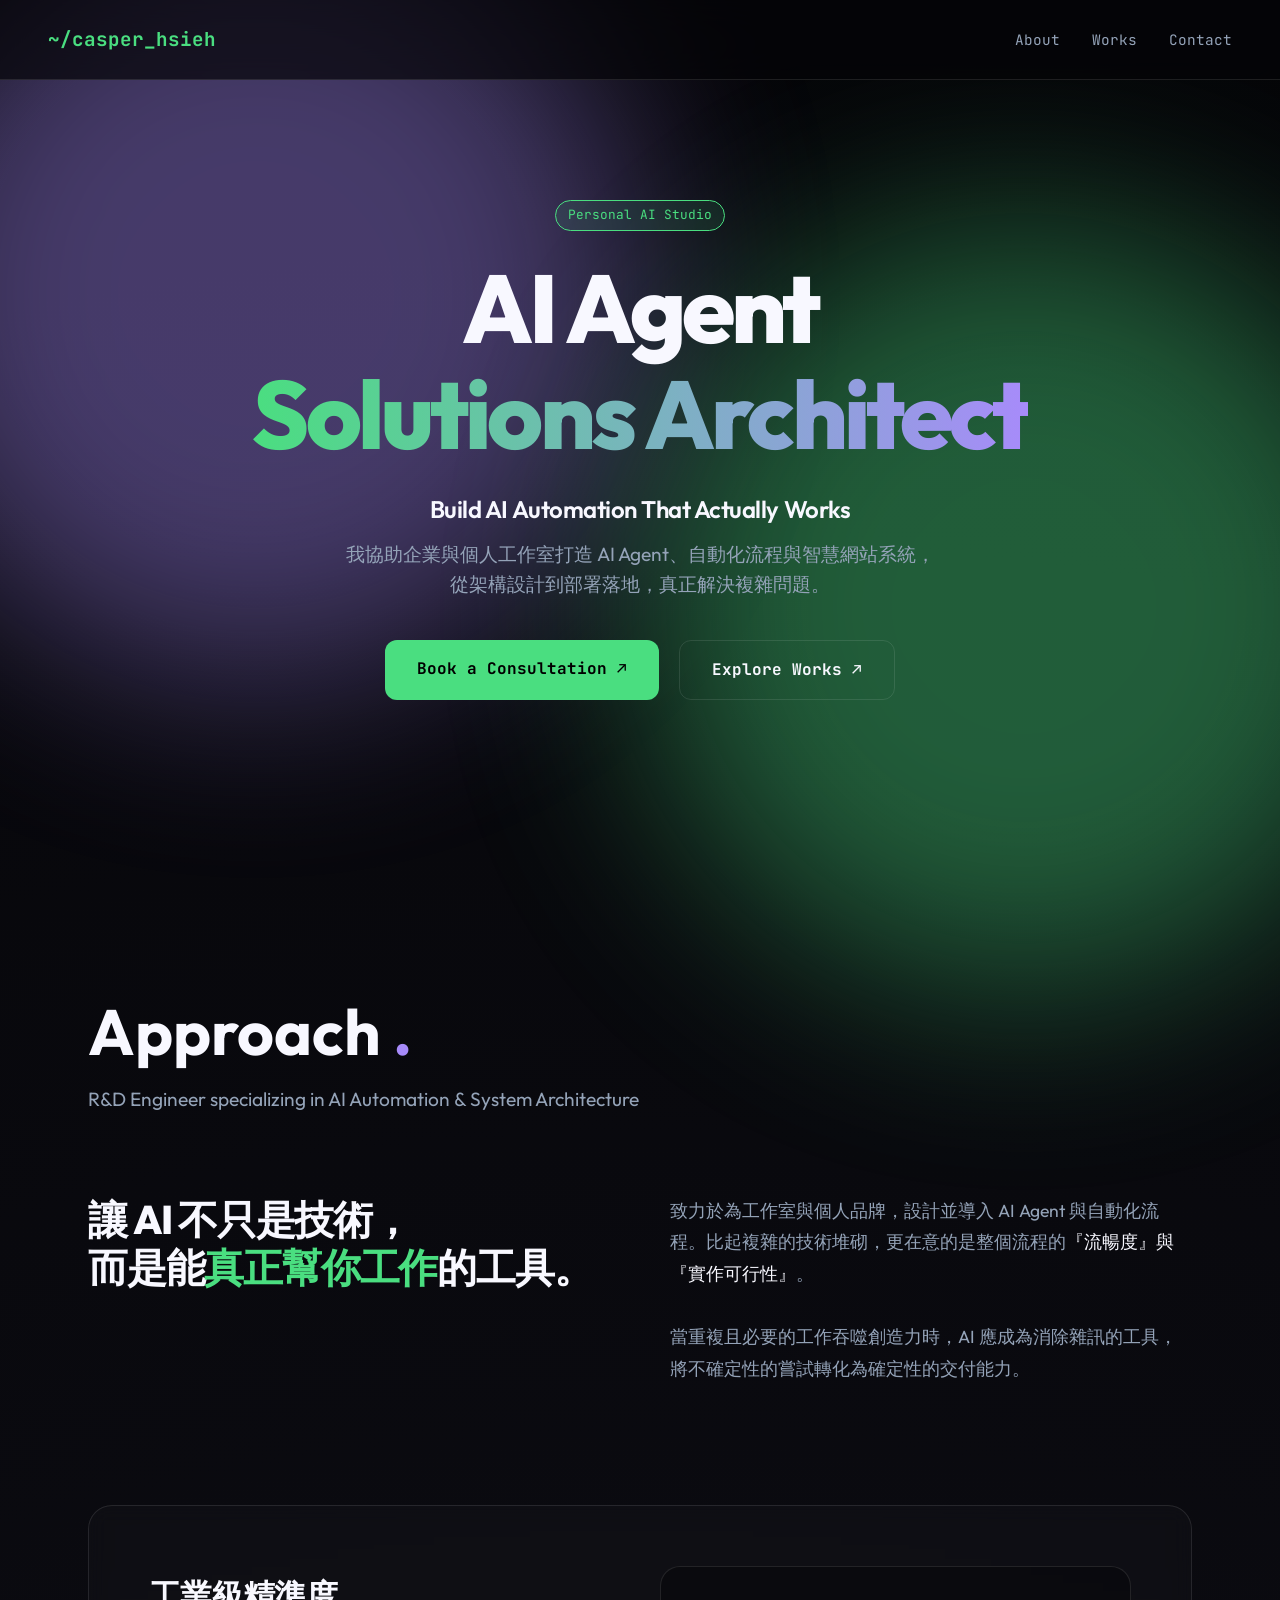
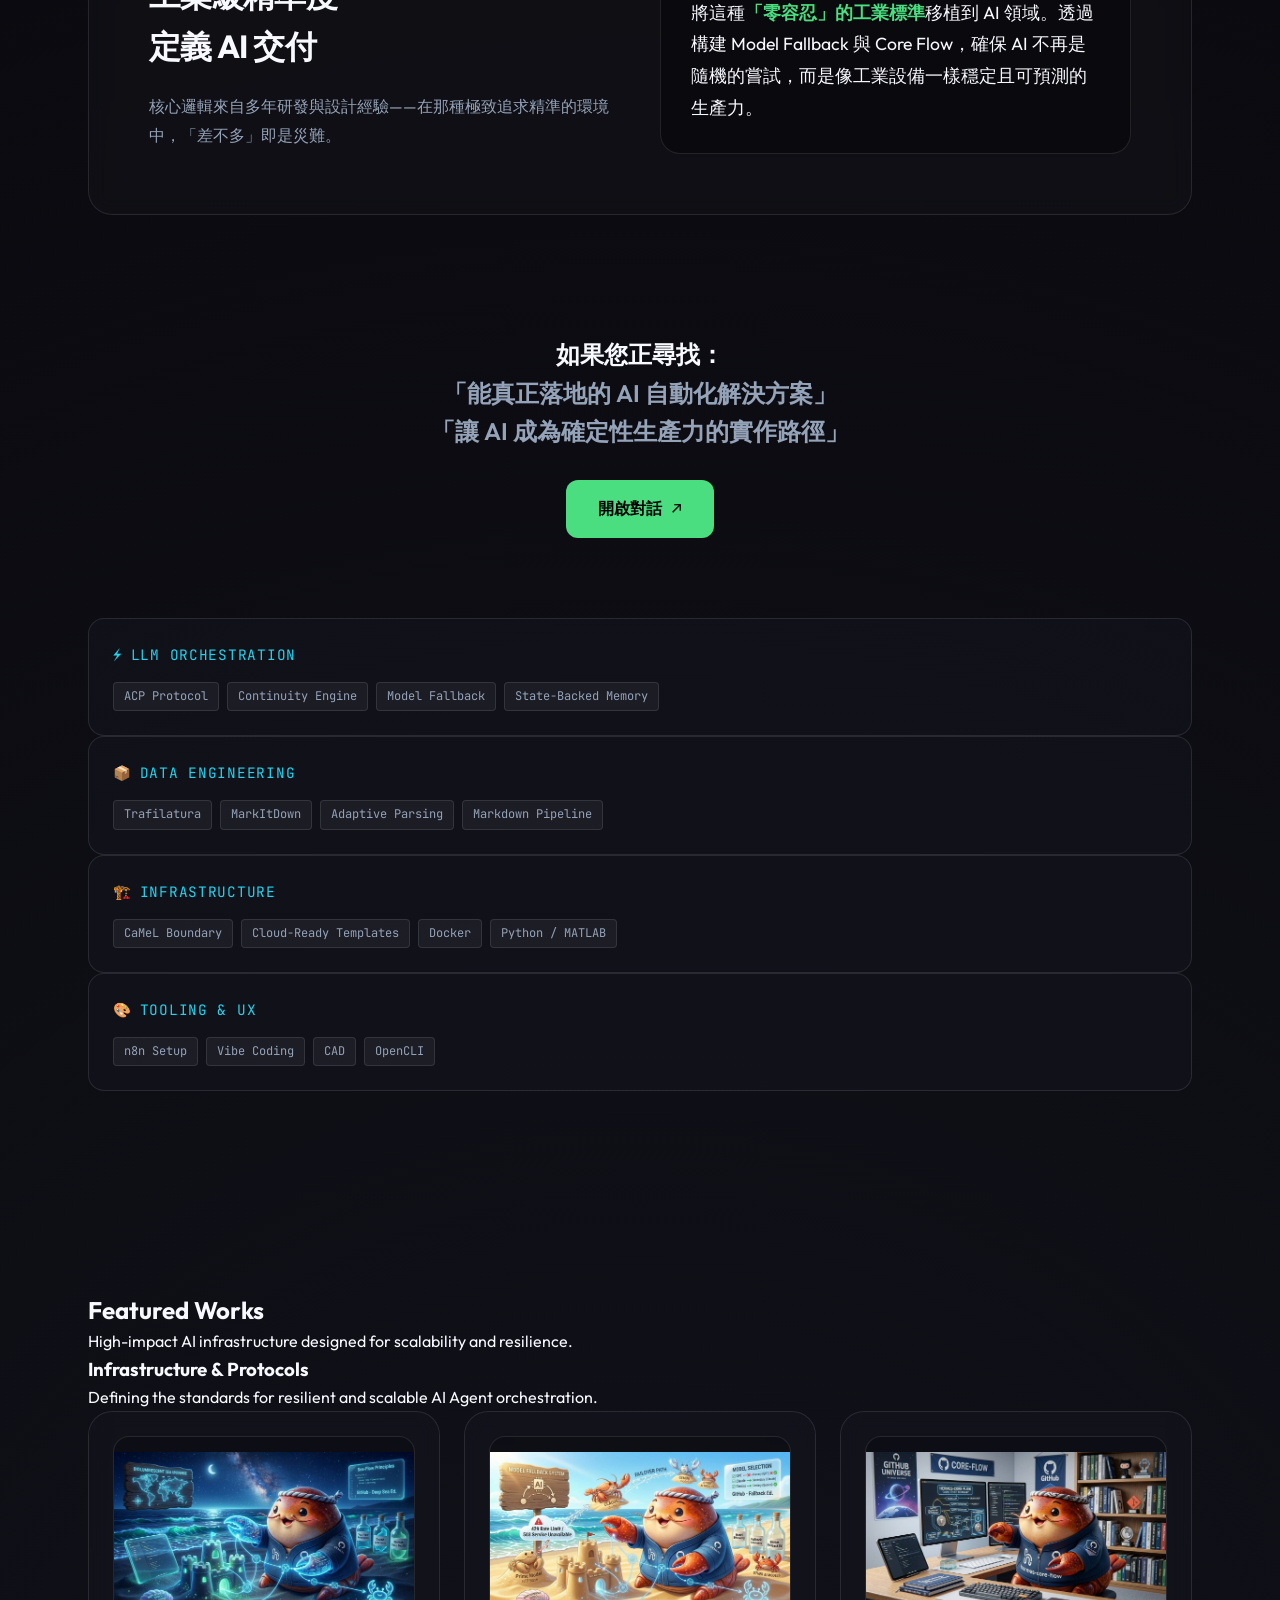
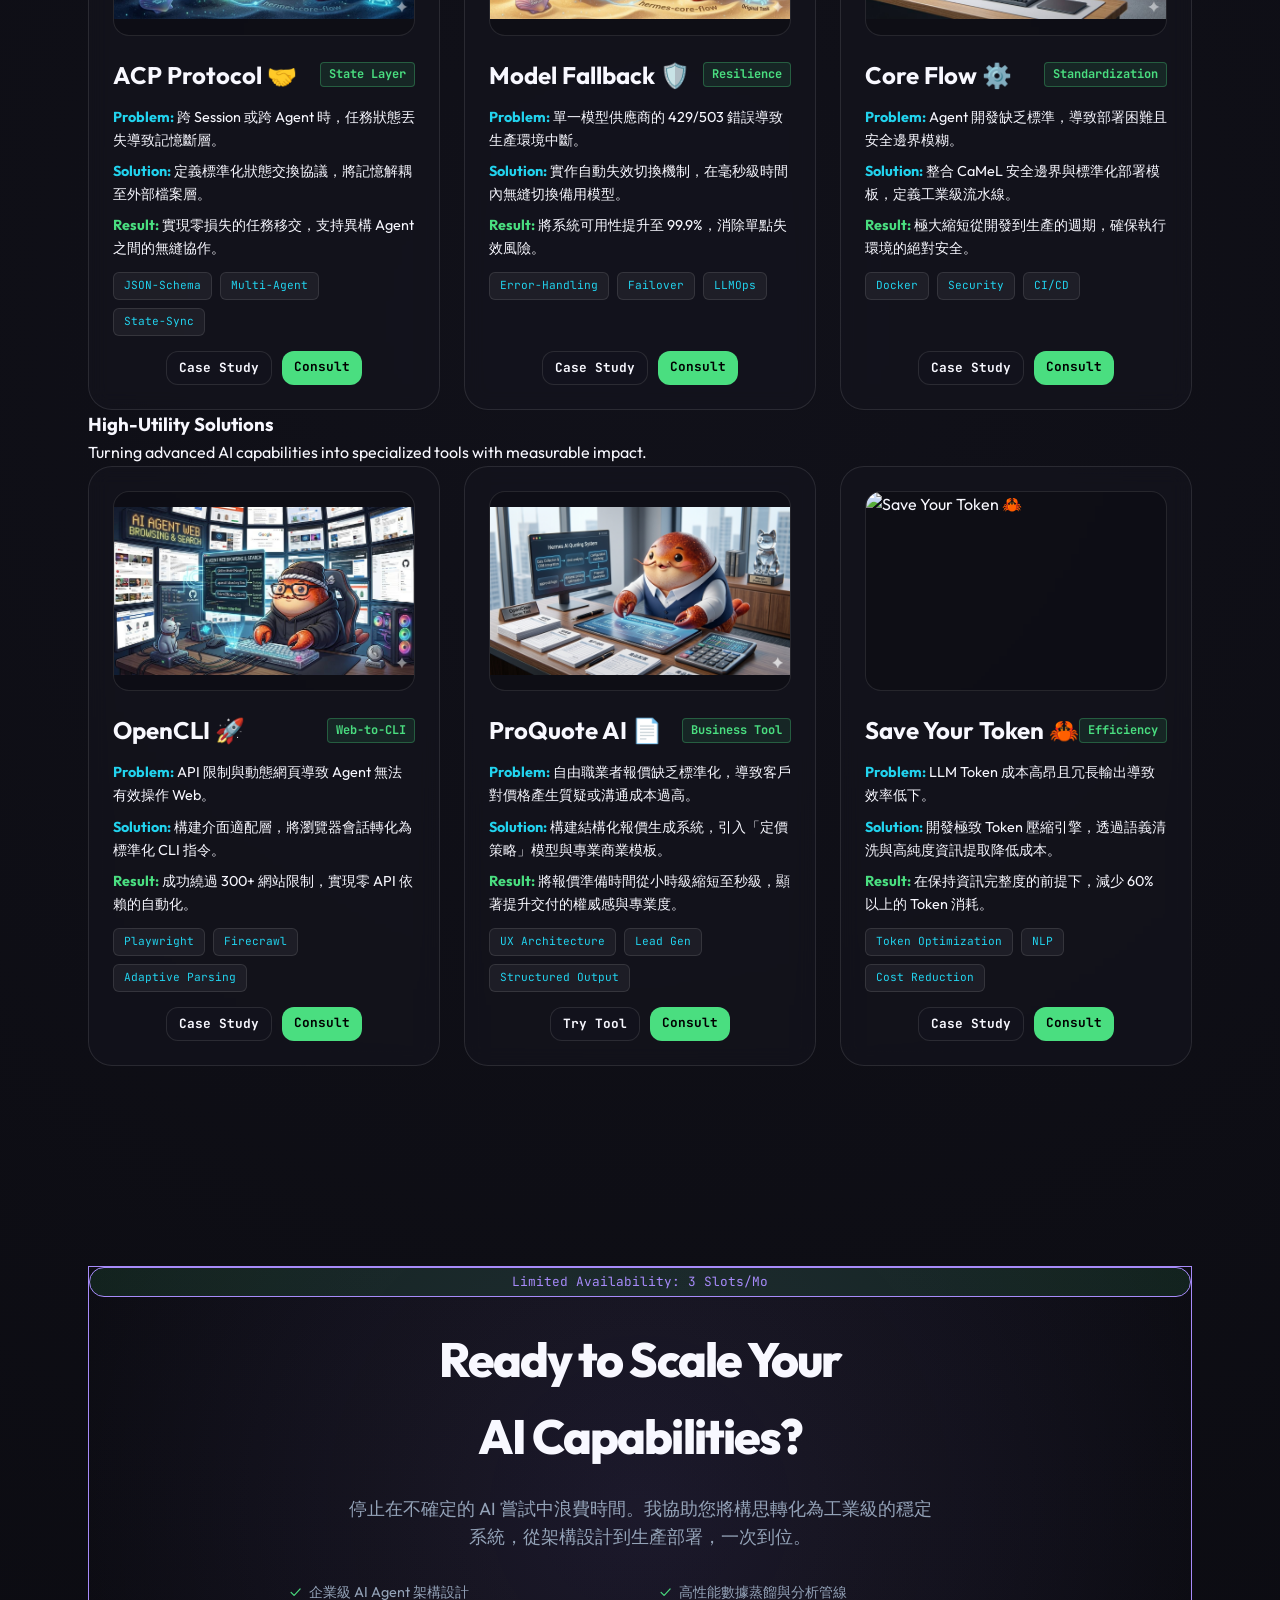
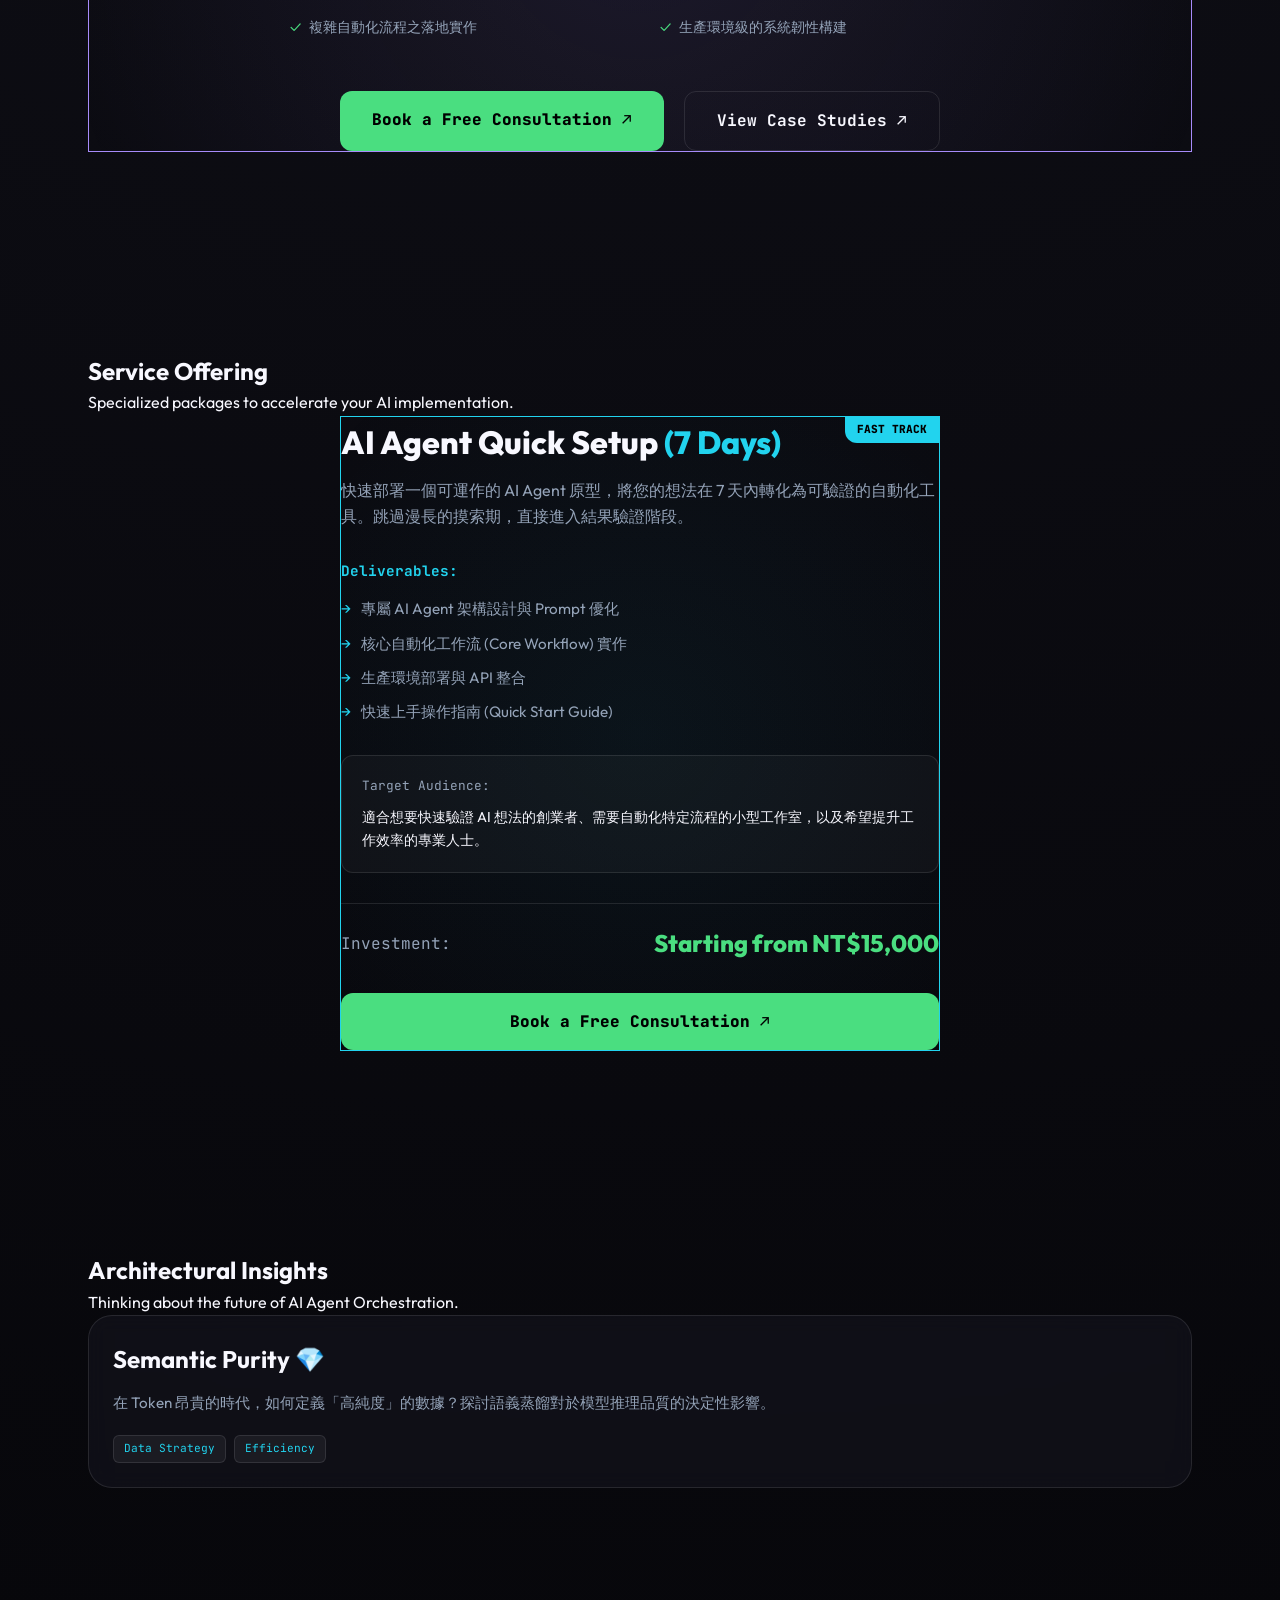
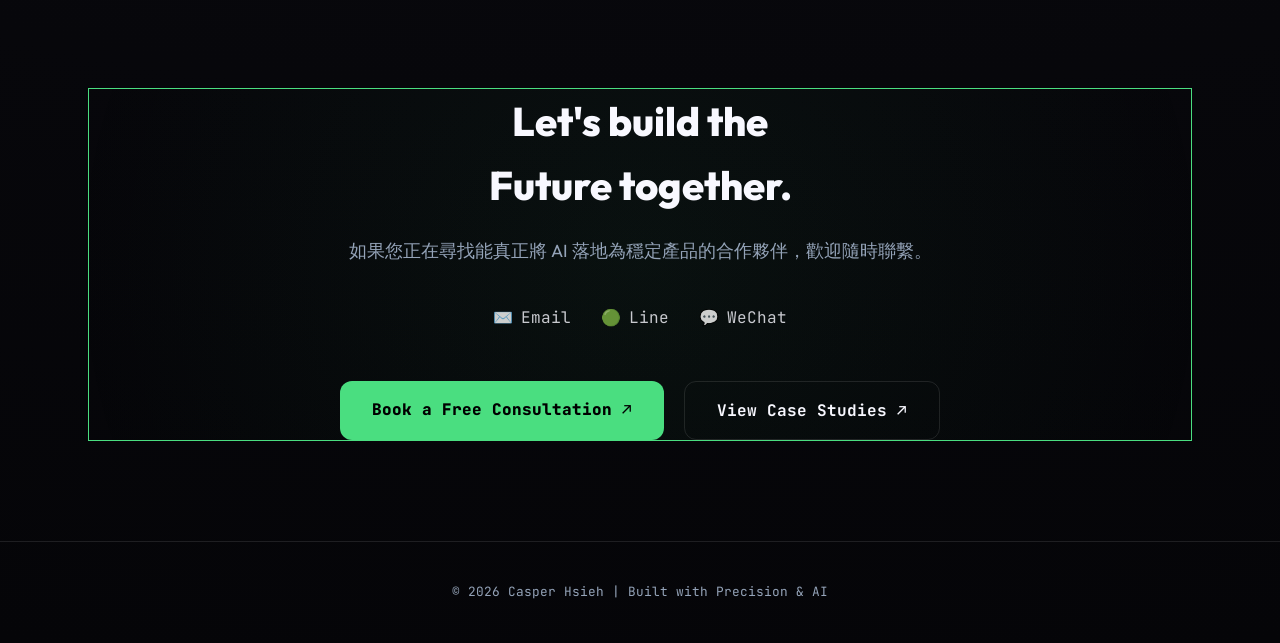
==== index.html @ f6f4c44a "feat: update index.html and add new essential brand assets" ====
<!DOCTYPE html>
<html lang="zh-TW">
<head>
    <meta charset="UTF-8">
    <meta name="viewport" content="width=device-width, initial-scale=1.0">
    <title>Casper Hsieh | AI Agent Solutions Architect</title>
    <link rel="preconnect" href="https://fonts.googleapis.com">
    <link href="https://fonts.googleapis.com/css2?family=Outfit:wght@300;400;600;800&family=JetBrains+Mono:wght@400;700&display=swap" rel="stylesheet">
    <style>
        :root {
            --bg: #050508;
            --card-bg: rgba(20, 20, 30, 0.6);
            --accent-green: #4ade80;
            --accent-purple: #a78bfa;
            --accent-cyan: #22d3ee;
            --text-main: #f8f8ff;
            --text-muted: #94a3b8;
            --border: rgba(255, 255, 255, 0.1);
            --glow: radial-gradient(circle at 50% 50%, rgba(167, 139, 250, 0.15), transparent 70%);
        }

        * { box-sizing: border-box; margin: 0; padding: 0; }
        body { 
            background-color: var(--bg); 
            background-image: radial-gradient(circle at 50% 50%, rgba(20, 20, 30, 0.8), var(--bg));
            color: var(--text-main); 
            font-family: 'Outfit', sans-serif; 
            line-height: 1.6; 
            overflow-x: hidden;
            min-height: 100vh;
        }

        .glow-sphere {
            position: fixed;
            width: 60vw;
            height: 60vw;
            border-radius: 50%;
            filter: blur(100px);
            z-index: -1;
            opacity: 0.4;
            pointer-events: none;
        }
        .glow-1 { top: -10%; left: -10%; background: var(--accent-purple); }
        .glow-2 { bottom: -10%; right: -10%; background: var(--accent-green); }

        nav {
            position: fixed;
            top: 0; width: 100%;
            padding: 24px 48px;
            display: flex;
            justify-content: space-between;
            align-items: center;
            z-index: 1000;
            backdrop-filter: blur(20px);
            background: rgba(5, 5, 8, 0.7);
            border-bottom: 1px solid var(--border);
        }
        .logo {
            font-family: 'JetBrains Mono', monospace;
            font-weight: 700;
            color: var(--accent-green);
            text-decoration: none;
            font-size: 1.2rem;
        }
        .nav-links { display: flex; gap: 32px; list-style: none; }
        .nav-links a { 
            color: var(--text-muted); 
            text-decoration: none; 
            font-size: 0.9rem; 
            transition: 0.3s;
            font-family: 'JetBrains Mono', monospace;
        }
        .nav-links a:hover { color: var(--text-main); }

        .hero {
            height: 100vh;
            display: flex;
            flex-direction: column;
            justify-content: center;
            align-items: center;
            text-align: center;
            padding: 0 24px;
            position: relative;
        }
        .hero-badge {
            font-family: 'JetBrains Mono', monospace;
            font-size: 0.8rem;
            color: var(--accent-green);
            border: 1px solid var(--accent-green);
            padding: 4px 12px;
            border-radius: 20px;
            margin-bottom: 24px;
            background: rgba(74, 222, 128, 0.1);
        }
        .hero-title {
            font-size: clamp(3rem, 10vw, 6rem);
            font-weight: 800;
            line-height: 1.1;
            margin-bottom: 24px;
            letter-spacing: -0.04em;
        }
        .hero-title span {
            background: linear-gradient(to right, var(--accent-green), var(--accent-purple));
            -webkit-background-clip: text;
            -webkit-text-fill-color: transparent;
        }
        .hero-sub {
            font-size: 1.2rem;
            color: var(--text-muted);
            max-width: 600px;
            margin-bottom: 40px;
        }

        .section { padding: 100px 48px; max-width: 1200px; margin: 0 auto; }\n        .section-header { margin-bottom: 60px; text-align: center; }\n        .section-header h2 { font-size: 3rem; font-weight: 800; margin-bottom: 16px; }\n        .section-header p { color: var(--text-muted); font-size: 1.1rem; }\n\n        /* --- Value Matrix Styles --- */\n        .value-section { margin-bottom: 80px; }\n        .value-header { \n            display: flex; \n            align-items: center; \n            gap: 15px; \n            margin-bottom: 30px; \n            border-left: 4px solid var(--accent-cyan); \n            padding-left: 20px; \n        }\n        .value-header h3 { \n            font-size: 1.8rem; \n            font-weight: 700; \n            letter-spacing: -0.02em; \n        }\n        .value-header p { \n            font-size: 0.9rem; \n            color: var(--text-muted); \n            margin-left: auto; \n            max-width: 400px; \n            text-align: right; \n        }\n        .value-layer-infra { --layer-accent: var(--accent-cyan); }\n        .value-layer-sol { --layer-accent: var(--accent-green); }\n        .value-layer-cap { --layer-accent: var(--accent-purple); }\n        .value-header.infra { border-color: var(--accent-cyan); }\n        .value-header.sol { border-color: var(--accent-green); }\n        .value-header.cap { border-color: var(--accent-purple); }\n

        /* --- Tech Arsenal Grid --- */
        .arsenal-grid {
            display: grid;
            grid-template-columns: repeat(auto-fit, minmax(250px, 1fr));
            gap: 20px;
            margin-top: 40px;
        }
        .arsenal-cat {
            background: var(--card-bg);
            border: 1px solid var(--border);
            border-radius: 16px;
            padding: 24px;
            transition: 0.3s;
        }
        .arsenal-cat:hover { border-color: var(--accent-cyan); background: rgba(30, 30, 45, 0.8); }
        .cat-title { 
            font-family: 'JetBrains Mono', monospace; 
            font-size: 0.9rem; 
            color: var(--accent-cyan); 
            margin-bottom: 16px; 
            display: flex; 
            align-items: center; 
            gap: 8px;
            text-transform: uppercase;
            letter-spacing: 0.05em;
        }
        .pill-list { display: flex; flex-wrap: wrap; gap: 8px; }
        .pill { 
            font-family: 'JetBrains Mono', monospace; 
            font-size: 0.75rem; 
            padding: 4px 10px; 
            border-radius: 4px; 
            background: rgba(255,255,255,0.05); 
            color: var(--text-muted); 
            border: 1px solid var(--border); 
        }

        /* --- Bento Grid --- */
        .bento-grid {
            display: grid;
            grid-template-columns: repeat(auto-fit, minmax(350px, 1fr));
            gap: 24px;
        }
        .project-card {
            background: var(--card-bg);
            border: 1px solid var(--border);
            border-radius: 24px;
            padding: 24px;
            transition: 0.4s cubic-bezier(0.23, 1, 0.32, 1);
            backdrop-filter: blur(10px);
            position: relative;
            overflow: hidden;
            text-decoration: none;
            color: inherit;
            display: flex;
            flex-direction: column;
        }
        .project-card:hover {
            transform: translateY(-10px);
            border-color: var(--accent-purple);
            background: rgba(30, 30, 45, 0.8);
            box-shadow: 0 20px 40px rgba(0,0,0,0.4);
        }
        .project-img {
            width: 100%;
            height: 200px;
            background: #1a1a25;
            border-radius: 16px;
            margin-bottom: 20px;
            object-fit: contain;
            border: 1px solid var(--border);
            transition: 0.3s;
            background-color: rgba(0,0,0,0.2);
        }
        .project-card:hover .project-img {
            border-color: var(--accent-purple);
            transform: scale(1.02);
        }
        .project-name { font-size: 1.5rem; font-weight: 700; margin-bottom: 12px; display: flex; align-items: center; justify-content: space-between; }
        .project-impact { 
            font-family: 'JetBrains Mono', monospace; 
            font-size: 0.75rem; 
            color: var(--accent-green); 
            background: rgba(74, 222, 128, 0.1); 
            padding: 2px 8px; 
            border-radius: 4px; 
            border: 1px solid rgba(74, 222, 128, 0.3);
        }
        .project-desc { color: var(--text-muted); font-size: 0.95rem; margin-bottom: 20px; flex-grow: 1; }
        .project-tags { display: flex; gap: 8px; flex-wrap: wrap; }
        .tag { 
            font-family: 'JetBrains Mono', monospace; 
            font-size: 0.7rem; 
            padding: 4px 10px; 
            border-radius: 6px; 
            background: rgba(255,255,255,0.05); 
            color: var(--accent-cyan);
            border: 1px solid var(--border);
        }

        .contact-section {
            text-align: center;
            padding: 100px 24px;
            background: radial-gradient(circle at center, rgba(167, 139, 250, 0.05), transparent);
        }
        .btn-contact {
            background: var(--text-main);
            color: var(--bg);
            padding: 16px 32px;
            border-radius: 12px;
            text-decoration: none;
            font-weight: 700;
            font-family: 'JetBrains Mono', monospace;
            transition: 0.3s;
            display: inline-block;
        }
        .btn-contact:hover {
            background: var(--accent-green);
            transform: scale(1.05);
        }

        footer {
            padding: 40px;
            text-align: center;
            font-family: 'JetBrains Mono', monospace;
            font-size: 0.8rem;
            color: var(--text-muted);
            border-top: 1px solid var(--border);
        }

        .reveal { 
            opacity: 0; 
            transform: translateY(30px); 
            transition: 0.8s all ease-out; 
        }
        .reveal.visible { 
            opacity: 1; 
            transform: translateY(0); 
        }
        /* Fail-safe for mobile: if JS fails, show content */
        @media (max-width: 768px) {
            .reveal { 
                opacity: 1 !important; 
                transform: none !important; 
            }
            /* Adjust glow spheres for mobile to ensure visibility */
            .glow-sphere {
                width: 80vw !important;
                height: 80vw !important;
                opacity: 0.6 !important;
            }
            .glow-1 { top: 10% !important; left: -20% !important; }
            .glow-2 { bottom: 10% !important; right: -20% !important; }

            nav { padding: 16px 20px; }
            .nav-links { display: none; }
            .hero-title { 
                font-size: 3rem; 
                line-height: 1.1; 
                letter-spacing: -0.05em;
            }
            .section { 
                padding: 60px 24px; 
            }
            .section-header h2 {
                font-size: 2.2rem;
                line-height: 1.2;
            }
            .bento-grid { 
                grid-template-columns: 1fr; 
                gap: 20px;
            }
            .project-card {
                padding: 20px;
                border-radius: 20px;
            }
            .project-img {
                height: 180px;
            }
            /* Mobile-specific text contrast boost */
            :root {
                --text-muted: #b4b4c8; 
            }
            /* Expand touch targets for contact hub */
            .btn-contact {
                padding: 14px 24px !important;
                font-size: 0.9rem !important;
            }
        }
    </style>
</head>
<body>
    <div class="glow-sphere glow-1"></div>
    <div class="glow-sphere glow-2"></div>

    <nav>
        <a href="#" class="logo">~/casper_hsieh</a>
        <ul class="nav-links">
            <li><a href="#about">About</a></li>
            <li><a href="#works">Works</a></li>
            <li><a href="#contact">Contact</a></li>
        </ul>
    </nav>

    <section class="hero">
        <div class="hero-badge">Personal AI Studio</div>
        <h1 class="hero-title">AI Agent<br><span>Solutions Architect</span></h1>
        <p style="font-size: 1.5rem; font-weight: 600; color: var(--text-main); margin-bottom: 10px; letter-spacing: -0.02em;">Build AI Automation That Actually Works</p>
        <p class="hero-sub" style="margin-bottom: 40px;">我協助企業與個人工作室打造 AI Agent、自動化流程與智慧網站系統，從架構設計到部署落地，真正解決複雜問題。</p>
        <div style="display: flex; gap: 20px; justify-content: center; flex-wrap: wrap;">
            <a href="mailto:cheerhuan@gmail.com" class="btn-contact" style="background: var(--accent-green); color: #000;">Book a Consultation ↗</a>
            <a href="#works" class="btn-contact" style="background: transparent; color: var(--text-main); border: 1px solid var(--border);">Explore Works ↗</a>
        </div>
    </section>

    <section class="section" id="about">
        <div class="reveal">
            <div class="section-header" style="text-align: left; max-width: 1200px; margin: 0 auto 80px;">
                <h2 style="font-size: clamp(3rem, 8vw, 4rem); line-height: 1; margin-bottom: 20px;">Approach <span style="color: var(--accent-purple);">.</span></h2>
                <p style="font-size: 1.2rem; color: var(--text-muted); max-width: 600px;">R&D Engineer specializing in AI Automation & System Architecture</p>
            </div>

            <!-- Combined Narrative: Hook -> Pain -> USP -->
            <div style="display: grid; grid-template-columns: repeat(auto-fit, minmax(300px, 1fr)); gap: 60px; align-items: start; margin-bottom: 120px;">
                <div style="font-size: clamp(2rem, 5vw, 2.5rem); font-weight: 800; line-height: 1.2; letter-spacing: -0.03em;">
                    讓 AI 不只是技術，<br>而是能<span style="color: var(--accent-green);">真正幫你工作</span>的工具。
                </div>
                <div style="color: var(--text-muted); font-size: 1.1rem; line-height: 1.8;">
                    致力於為工作室與個人品牌，設計並導入 AI Agent 與自動化流程。比起複雜的技術堆砌，更在意的是整個流程的<span style="color: var(--text-main);">『流暢度』與『實作可行性』</span>。<br><br>
                    當重複且必要的工作吞噬創造力時，AI 應成為消除雜訊的工具，將不確定性的嘗試轉化為確定性的交付能力。
                </div>
            </div>

            <!-- Industrial Precision: The USP (Replacing the old Background section) -->
            <div class="section-box" style="padding: clamp(24px, 5vw, 60px); border: 1px solid var(--border); background: rgba(255,255,255,0.02); border-radius: 24px; margin-bottom: 120px; position: relative; backdrop-filter: blur(10px);">
                <div style="position: absolute; top: -15px; left: 50%; transform: translateX(-50%); background: var(--accent-purple); color: #fff; font-family: 'JetBrains Mono', monospace; font-size: 0.75rem; padding: 4px 12px; border-radius: 4px; font-weight: 700; white-space: nowrap;">INDUSTRIAL RIGOR</div>
                <div style="display: grid; grid-template-columns: repeat(auto-fit, minmax(min(300px, 100%), 1fr)); gap: 40px; align-items: center;">
                    <div>
                        <h3 style="font-size: 2rem; margin-bottom: 20px; letter-spacing: -0.02em;">工業級精準度<br>定義 AI 交付</h3>
                        <p style="color: var(--text-muted); line-height: 1.8;">
                            核心邏輯來自多年研發與設計經驗——在那種極致追求精準的環境中，「差不多」即是災難。
                        </p>
                    </div>
                    <div style="padding: clamp(20px, 4vw, 30px); background: rgba(0,0,0,0.3); border-radius: 20px; border: 1px solid var(--border);">
                        <p style="color: var(--text-main); font-size: 1.1rem; line-height: 1.8;">
                            將這種<span style="color: var(--accent-green); font-weight: 600;">「零容忍」的工業標準</span>移植到 AI 領域。透過構建 Model Fallback 與 Core Flow，確保 AI 不再是隨機的嘗試，而是像工業設備一樣穩定且可預測的生產力。
                        </p>
                    </div>
                </div>
            </div>

            <div style="text-align: center; max-width: 700px; margin: 0 auto 80px;">
                <p style="font-size: 1.5rem; font-weight: 600; margin-bottom: 30px; line-height: 1.6;">
                    如果您正尋找：<br>
                    <span style="color: var(--text-muted);">「能真正落地的 AI 自動化解決方案」</span><br>
                    <span style="color: var(--text-muted);">「讓 AI 成為確定性生產力的實作路徑」</span>
                </p>
                <a href="mailto:cheerhuan@gmail.com" class="btn-contact" style="background: var(--accent-green); color: #000; font-weight: 800;">開啟對話 ↗</a>
            </div>
            
            <div class="arsenal-grid">
                <div class="arsenal-cat">
                    <div class="cat-title"><span>⚡</span> LLM Orchestration</div>
                    <div class="pill-list">
                        <span class="pill">ACP Protocol</span>
                        <span class="pill">Continuity Engine</span>
                        <span class="pill">Model Fallback</span>
                        <span class="pill">State-Backed Memory</span>
                    </div>
                </div>
                <div class="arsenal-cat">
                    <div class="cat-title"><span>📦</span> Data Engineering</div>
                    <div class="pill-list">
                        <span class="pill">Trafilatura</span>
                        <span class="pill">MarkItDown</span>
                        <span class="pill">Adaptive Parsing</span>
                        <span class="pill">Markdown Pipeline</span>
                    </div>
                </div>
                <div class="arsenal-cat">
                    <div class="cat-title"><span>🏗️</span> Infrastructure</div>
                    <div class="pill-list">
                        <span class="pill">CaMeL Boundary</span>
                        <span class="pill">Cloud-Ready Templates</span>
                        <span class="pill">Docker</span>
                        <span class="pill">Python / MATLAB</span>
                    </div>
                </div>
                <div class="arsenal-cat">
                    <div class="cat-title"><span>🎨</span> Tooling & UX</div>
                    <div class="pill-list">
                        <span class="pill">n8n Setup</span>
                        <span class="pill">Vibe Coding</span>
                        <span class="pill">CAD</span>
                        <span class="pill">OpenCLI</span>
                    </div>
                </div>
            </div>
        </div>
    </section>

    
    
    <section class="section" id="works">
        <div class="section-header reveal">
            <h2>Featured Works</h2>
            <p>High-impact AI infrastructure designed for scalability and resilience.</p>
        </div>

        <!-- Value Layer 1: Infrastructure -->
        <div class="value-section reveal value-layer-infra">
            <div class="value-header infra">
                <h3>Infrastructure & Protocols</h3>
                <p>Defining the standards for resilient and scalable AI Agent orchestration.</p>
            </div>
            <div class="bento-grid">
            <div class="project-card reveal">
                <img src="assets/acp-logo.jpg" class="project-img" alt="ACP Protocol 🤝">
                <div class="project-name">ACP Protocol 🤝 <span class="project-impact">State Layer</span></div>
                <div style="margin-bottom: 15px; font-size: 0.9rem; line-height: 1.6;">
                    <div style="margin-bottom: 8px;"><strong style="color: var(--accent-cyan);">Problem:</strong> 跨 Session 或跨 Agent 時，任務狀態丟失導致記憶斷層。</div>
                    <div style="margin-bottom: 8px;"><strong style="color: var(--accent-cyan);">Solution:</strong> 定義標準化狀態交換協議，將記憶解耦至外部檔案層。</div>
                    <div style="margin-bottom: 12px;"><strong style="color: var(--accent-green);">Result:</strong> 實現零損失的任務移交，支持異構 Agent 之間的無縫協作。</div>
                    <div class="project-tags"><span class="tag">JSON-Schema</span><span class="tag">Multi-Agent</span><span class="tag">State-Sync</span></div>
                </div>
                <div style="display: flex; gap: 10px; margin-top: auto; justify-content: center;">
                    <a href="projects/acp-protocol/index.html" class="btn-contact" style="flex: 0 1 auto; text-align: center; font-size: 0.8rem; padding: 6px 12px; background: var(--card-bg); color: var(--text-main); border: 1px solid var(--border);">Case Study</a>
                    <a href="mailto:cheerhuan@gmail.com" class="btn-contact" style="flex: 0 1 auto; text-align: center; font-size: 0.8rem; padding: 6px 12px; background: var(--accent-green); color: #000;">Consult</a>
                </div>
            </div>
            <div class="project-card reveal">
                <img src="assets/fallback-logo.jpg" class="project-img" alt="Model Fallback 🛡️">
                <div class="project-name">Model Fallback 🛡️ <span class="project-impact">Resilience</span></div>
                <div style="margin-bottom: 15px; font-size: 0.9rem; line-height: 1.6;">
                    <div style="margin-bottom: 8px;"><strong style="color: var(--accent-cyan);">Problem:</strong> 單一模型供應商的 429/503 錯誤導致生產環境中斷。</div>
                    <div style="margin-bottom: 8px;"><strong style="color: var(--accent-cyan);">Solution:</strong> 實作自動失效切換機制，在毫秒級時間內無縫切換備用模型。</div>
                    <div style="margin-bottom: 12px;"><strong style="color: var(--accent-green);">Result:</strong> 將系統可用性提升至 99.9%，消除單點失效風險。</div>
                    <div class="project-tags"><span class="tag">Error-Handling</span><span class="tag">Failover</span><span class="tag">LLMOps</span></div>
                </div>
                <div style="display: flex; gap: 10px; margin-top: auto; justify-content: center;">
                    <a href="projects/model-fallback/index.html" class="btn-contact" style="flex: 0 1 auto; text-align: center; font-size: 0.8rem; padding: 6px 12px; background: var(--card-bg); color: var(--text-main); border: 1px solid var(--border);">Case Study</a>
                    <a href="mailto:cheerhuan@gmail.com" class="btn-contact" style="flex: 0 1 auto; text-align: center; font-size: 0.8rem; padding: 6px 12px; background: var(--accent-green); color: #000;">Consult</a>
                </div>
            </div>
            <div class="project-card reveal">
                <img src="assets/core-flow-banner.jpg" class="project-img" alt="Core Flow ⚙️">
                <div class="project-name">Core Flow ⚙️ <span class="project-impact">Standardization</span></div>
                <div style="margin-bottom: 15px; font-size: 0.9rem; line-height: 1.6;">
                    <div style="margin-bottom: 8px;"><strong style="color: var(--accent-cyan);">Problem:</strong> Agent 開發缺乏標準，導致部署困難且安全邊界模糊。</div>
                    <div style="margin-bottom: 8px;"><strong style="color: var(--accent-cyan);">Solution:</strong> 整合 CaMeL 安全邊界與標準化部署模板，定義工業級流水線。</div>
                    <div style="margin-bottom: 12px;"><strong style="color: var(--accent-green);">Result:</strong> 極大縮短從開發到生產的週期，確保執行環境的絕對安全。</div>
                    <div class="project-tags"><span class="tag">Docker</span><span class="tag">Security</span><span class="tag">CI/CD</span></div>
                </div>
                <div style="display: flex; gap: 10px; margin-top: auto; justify-content: center;">
                    <a href="projects/core-flow/index.html" class="btn-contact" style="flex: 0 1 auto; text-align: center; font-size: 0.8rem; padding: 6px 12px; background: var(--card-bg); color: var(--text-main); border: 1px solid var(--border);">Case Study</a>
                    <a href="mailto:cheerhuan@gmail.com" class="btn-contact" style="flex: 0 1 auto; text-align: center; font-size: 0.8rem; padding: 6px 12px; background: var(--accent-green); color: #000;">Consult</a>
                </div>
            </div>

            </div>
        </div>

        <!-- Value Layer 2: Solutions -->
        <div class="value-section reveal value-layer-sol">
            <div class="value-header sol">
                <h3>High-Utility Solutions</h3>
                <p>Turning advanced AI capabilities into specialized tools with measurable impact.</p>
            </div>
            <div class="bento-grid">
            <div class="project-card reveal">
                <img src="assets/opencli-hero.jpg" class="project-img" alt="OpenCLI 🚀">
                <div class="project-name">OpenCLI 🚀 <span class="project-impact">Web-to-CLI</span></div>
                <div style="margin-bottom: 15px; font-size: 0.9rem; line-height: 1.6;">
                    <div style="margin-bottom: 8px;"><strong style="color: var(--accent-cyan);">Problem:</strong> API 限制與動態網頁導致 Agent 無法有效操作 Web。</div>
                    <div style="margin-bottom: 8px;"><strong style="color: var(--accent-cyan);">Solution:</strong> 構建介面適配層，將瀏覽器會話轉化為標準化 CLI 指令。</div>
                    <div style="margin-bottom: 12px;"><strong style="color: var(--accent-green);">Result:</strong> 成功繞過 300+ 網站限制，實現零 API 依賴的自動化。</div>
                    <div class="project-tags"><span class="tag">Playwright</span><span class="tag">Firecrawl</span><span class="tag">Adaptive Parsing</span></div>
                </div>
                <div style="display: flex; gap: 10px; margin-top: auto; justify-content: center;">
                    <a href="projects/opencli/index.html" class="btn-contact" style="flex: 0 1 auto; text-align: center; font-size: 0.8rem; padding: 6px 12px; background: var(--card-bg); color: var(--text-main); border: 1px solid var(--border);">Case Study</a>
                    <a href="mailto:cheerhuan@gmail.com" class="btn-contact" style="flex: 0 1 auto; text-align: center; font-size: 0.8rem; padding: 6px 12px; background: var(--accent-green); color: #000;">Consult</a>
                </div>
            </div>
            <div class="project-card reveal">
                <img src="assets/proquote-hero.png" class="project-img" alt="ProQuote AI 📄">
                <div class="project-name">ProQuote AI 📄 <span class="project-impact">Business Tool</span></div>
                <div style="margin-bottom: 15px; font-size: 0.9rem; line-height: 1.6;">
                    <div style="margin-bottom: 8px;"><strong style="color: var(--accent-cyan);">Problem:</strong> 自由職業者報價缺乏標準化，導致客戶對價格產生質疑或溝通成本過高。</div>
                    <div style="margin-bottom: 8px;"><strong style="color: var(--accent-cyan);">Solution:</strong> 構建結構化報價生成系統，引入「定價策略」模型與專業商業模板。</div>
                    <div style="margin-bottom: 12px;"><strong style="color: var(--accent-green);">Result:</strong> 將報價準備時間從小時級縮短至秒級，顯著提升交付的權威感與專業度。</div>
                    <div class="project-tags"><span class="tag">UX Architecture</span><span class="tag">Lead Gen</span><span class="tag">Structured Output</span></div>
                </div>
                <div style="display: flex; gap: 10px; margin-top: auto; justify-content: center;">
                    <a href="projects/ai-quote-tool/index.html" class="btn-contact" style="flex: 0 1 auto; text-align: center; font-size: 0.8rem; padding: 6px 12px; background: var(--card-bg); color: var(--text-main); border: 1px solid var(--border);">Try Tool</a>
                    <a href="mailto:cheerhuan@gmail.com" class="btn-contact" style="flex: 0 1 auto; text-align: center; font-size: 0.8rem; padding: 6px 12px; background: var(--accent-green); color: #000;">Consult</a>
                </div>
            </div>
            <div class="project-card reveal">
                <img src="https://raw.githubusercontent.com/cheerhuan/save-your-token/main/crab.png" class="project-img" alt="Save Your Token 🦀">
                <div class="project-name">Save Your Token 🦀 <span class="project-impact">Efficiency</span></div>
                <div style="margin-bottom: 15px; font-size: 0.9rem; line-height: 1.6;">
                    <div style="margin-bottom: 8px;"><strong style="color: var(--accent-cyan);">Problem:</strong> LLM Token 成本高昂且冗長輸出導致效率低下。</div>
                    <div style="margin-bottom: 8px;"><strong style="color: var(--accent-cyan);">Solution:</strong> 開發極致 Token 壓縮引擎，透過語義清洗與高純度資訊提取降低成本。</div>
                    <div style="margin-bottom: 12px;"><strong style="color: var(--accent-green);">Result:</strong> 在保持資訊完整度的前提下，減少 60% 以上的 Token 消耗。</div>
                    <div class="project-tags"><span class="tag">Token Optimization</span><span class="tag">NLP</span><span class="tag">Cost Reduction</span></div>
                </div>
                <div style="display: flex; gap: 10px; margin-top: auto; justify-content: center;">
                    <a href="projects/save-your-token/index.html" class="btn-contact" style="flex: 0 1 auto; text-align: center; font-size: 0.8rem; padding: 6px 12px; background: var(--card-bg); color: var(--text-main); border: 1px solid var(--border);">Case Study</a>
                    <a href="mailto:cheerhuan@gmail.com" class="btn-contact" style="flex: 0 1 auto; text-align: center; font-size: 0.8rem; padding: 6px 12px; background: var(--accent-green); color: #000;">Consult</a>
                </div>
            </div>

            </div>
        </div>
    </section>
<section class="section reveal" id="cta-middle">
        <div class="section-box" style="text-align: center; border: 1px solid var(--accent-purple); background: radial-gradient(circle at center, rgba(167, 139, 250, 0.1), transparent);">
            <div class="hero-badge" style="border-color: var(--accent-purple); color: var(--accent-purple);">Limited Availability: 3 Slots/Mo</div>
            <h2 style="font-size: 3rem; font-weight: 800; margin-bottom: 20px; letter-spacing: -0.04em;">Ready to Scale Your<br><span>AI Capabilities?</span></h2>
            <p style="color: var(--text-muted); max-width: 600px; margin: 0 auto 30px; font-size: 1.1rem; line-height: 1.6;">
                停止在不確定的 AI 嘗試中浪費時間。我協助您將構思轉化為工業級的穩定系統，從架構設計到生產部署，一次到位。
            </p>
            <div style="display: flex; justify-content: center; gap: 40px; text-align: left; margin-bottom: 40px; flex-wrap: wrap; max-width: 700px; margin-left: auto; margin-right: auto;">
                <ul style="list-style: none; color: var(--text-muted); font-size: 0.9rem; flex: 1; min-width: 200px;">
                    <li style="margin-bottom: 12px; display: flex; align-items: center; gap: 8px;">
                        <span style="color: var(--accent-green);">✓</span> 企業級 AI Agent 架構設計
                    </li>
                    <li style="margin-bottom: 12px; display: flex; align-items: center; gap: 8px;">
                        <span style="color: var(--accent-green);">✓</span> 複雜自動化流程之落地實作
                    </li>
                </ul>
                <ul style="list-style: none; color: var(--text-muted); font-size: 0.9rem; flex: 1; min-width: 200px;">
                    <li style="margin-bottom: 12px; display: flex; align-items: center; gap: 8px;">
                        <span style="color: var(--accent-green);">✓</span> 高性能數據蒸餾與分析管線
                    </li>
                    <li style="margin-bottom: 12px; display: flex; align-items: center; gap: 8px;">
                        <span style="color: var(--accent-green);">✓</span> 生產環境級的系統韌性構建
                    </li>
                </ul>
            </div>
            <div style="display: flex; gap: 20px; justify-content: center; flex-wrap: wrap;">
                <a href="mailto:cheerhuan@gmail.com" class="btn-contact" style="background: var(--accent-green); color: #000; font-weight: 800; padding: 16px 32px;">Book a Free Consultation ↗</a>
                <a href="#works" class="btn-contact" style="background: transparent; color: var(--text-main); border: 1px solid var(--border); padding: 16px 32px;">View Case Studies ↗</a>
            </div>
        </div>
    </section>


    <section class="section reveal" id="services">
        <div class="section-header">
            <h2>Service Offering</h2>
            <p>Specialized packages to accelerate your AI implementation.</p>
        </div>
        <div style="display: flex; justify-content: center;">
            <div class="section-box" style="max-width: 600px; border: 1px solid var(--accent-cyan); background: radial-gradient(circle at center, rgba(34, 211, 238, 0.05), transparent); position: relative; overflow: hidden;">
                <div style="position: absolute; top: 0; right: 0; background: var(--accent-cyan); color: #000; font-family: 'JetBrains Mono', monospace; font-size: 0.7rem; font-weight: 800; padding: 4px 12px; border-bottom-left-radius: 12px;">FAST TRACK</div>
                
                <h3 style="font-size: 2rem; font-weight: 800; margin-bottom: 10px; color: var(--text-main);">AI Agent Quick Setup <span style="color: var(--accent-cyan);">(7 Days)</span></h3>
                <p style="color: var(--text-muted); margin-bottom: 30px; line-height: 1.6;">
                    快速部署一個可運作的 AI Agent 原型，將您的想法在 7 天內轉化為可驗證的自動化工具。跳過漫長的摸索期，直接進入結果驗證階段。
                </p>
                
                <div style="margin-bottom: 30px;">
                    <div style="font-family: 'JetBrains Mono', monospace; font-size: 0.9rem; color: var(--accent-cyan); margin-bottom: 15px; font-weight: 700;">Deliverables:</div>
                    <ul style="list-style: none; color: var(--text-muted); font-size: 0.95rem; padding: 0;">
                        <li style="margin-bottom: 10px; display: flex; align-items: center; gap: 10px;">
                            <span style="color: var(--accent-cyan);">→</span> 專屬 AI Agent 架構設計與 Prompt 優化
                        </li>
                        <li style="margin-bottom: 10px; display: flex; align-items: center; gap: 10px;">
                            <span style="color: var(--accent-cyan);">→</span> 核心自動化工作流 (Core Workflow) 實作
                        </li>
                        <li style="margin-bottom: 10px; display: flex; align-items: center; gap: 10px;">
                            <span style="color: var(--accent-cyan);">→</span> 生產環境部署與 API 整合
                        </li>
                        <li style="margin-bottom: 10px; display: flex; align-items: center; gap: 10px;">
                            <span style="color: var(--accent-cyan);">→</span> 快速上手操作指南 (Quick Start Guide)
                        </li>
                    </ul>
                </div>

                <div style="margin-bottom: 30px; padding: 20px; background: rgba(255,255,255,0.03); border-radius: 12px; border: 1px solid var(--border);">
                    <div style="font-family: 'JetBrains Mono', monospace; font-size: 0.8rem; color: var(--text-muted); margin-bottom: 10px;">Target Audience:</div>
                    <p style="font-size: 0.9rem; color: var(--text-main); margin: 0;">
                        適合想要快速驗證 AI 想法的創業者、需要自動化特定流程的小型工作室，以及希望提升工作效率的專業人士。
                    </p>
                </div>

                <div style="display: flex; justify-content: space-between; align-items: center; margin-bottom: 30px; padding-top: 20px; border-top: 1px solid var(--border);">
                    <div style="font-family: 'JetBrains Mono', monospace; font-size: 1rem; color: var(--text-muted);">Investment:</div>
                    <div style="font-size: 1.5rem; font-weight: 800; color: var(--accent-green);">Starting from NT$15,000</div>
                </div>

                <a href="mailto:cheerhuan@gmail.com" class="btn-contact" style="display: block; text-align: center; background: var(--accent-green); color: #000; font-weight: 800; padding: 16px; border-radius: 12px; text-decoration: none; transition: 0.3s;">Book a Free Consultation ↗</a>
            </div>
        </div>
    </section>

    <section class="section" id="insights">
        <div class="section-header reveal">
            <h2>Architectural Insights</h2>
            <p>Thinking about the future of AI Agent Orchestration.</p>
        </div>
        <div class="bento-grid">

</div>
            <div class="project-card reveal" style="cursor: default;">
                <div class="project-name">Semantic Purity 💎</div>
                <div class="project-desc">在 Token 昂貴的時代，如何定義「高純度」的數據？探討語義蒸餾對於模型推理品質的決定性影響。</div>
                <div class="project-tags">
                    <span class="tag">Data Strategy</span>
                    <span class="tag">Efficiency</span>
                </div>
            </div>
        </div>
    </section>

    <section class="section reveal" id="cta-bottom">
        <div class="section-box" style="text-align: center; border: 1px solid var(--accent-green); background: radial-gradient(circle at center, rgba(74, 222, 128, 0.05), transparent);">
            <h2 style="font-size: 2.5rem; font-weight: 800; margin-bottom: 20px;">Let's build the<br><span>Future together.</span></h2>
            <p style="color: var(--text-muted); margin-bottom: 40px; font-size: 1.1rem; max-width: 600px; margin-left: auto; margin-right: auto;">
                如果您正在尋找能真正將 AI 落地為穩定產品的合作夥伴，歡迎隨時聯繫。
            </p>
            
            <!-- Studio-Style Contact Hub -->
            <div style="display: flex; justify-content: center; gap: 30px; flex-wrap: wrap; margin-bottom: 50px; font-family: 'JetBrains Mono', monospace;">
                <!-- Email -->
                <a href="mailto:cheerhuan@gmail.com" style="color: var(--text-main); text-decoration: none; font-size: 1rem; display: flex; align-items: center; gap: 8px; transition: 0.3s; opacity: 0.8;" onmouseover="this.style.opacity='1'; this.style.color='var(--accent-green)';" onmouseout="this.style.opacity='0.8'; this.style.color='var(--text-main)';">
                    <span>✉️</span> Email
                </a>
                
                <!-- Line -->
                <div style="position: relative; cursor: pointer; color: var(--text-main); font-size: 1rem; display: flex; align-items: center; gap: 8px; transition: 0.3s; opacity: 0.8;" 
                     onmouseover="this.querySelector('.qr-popup').style.opacity='1'; this.querySelector('.qr-popup').style.transform='translate(-50%, 0) scale(1)';" 
                     onmouseout="this.querySelector('.qr-popup').style.opacity='0'; this.querySelector('.qr-popup').style.transform='translate(-50%, 10px) scale(0.9)';"
                     onclick="this.querySelector('.qr-popup').style.opacity = this.querySelector('.qr-popup').style.opacity == '1' ? '0' : '1';">
                    <span>🟢</span> Line
                    <div class="qr-popup" style="position: absolute; bottom: 150%; left: 50%; transform: translate(-50%, 10px) scale(0.9); opacity: 0; pointer-events: auto; transition: 0.3s ease; z-index: 100; background: white; padding: 8px; border-radius: 12px; box-shadow: 0 20px 40px rgba(0,0,0,0.6);">
                        <img src="assets/qr/line.jpg" style="width: 160px; height: 160px; display: block; border-radius: 4px;">
                    </div>
                </div>

                <!-- WeChat -->
                <div style="position: relative; cursor: pointer; color: var(--text-main); font-size: 1rem; display: flex; align-items: center; gap: 8px; transition: 0.3s; opacity: 0.8;" 
                     onmouseover="this.querySelector('.qr-popup').style.opacity='1'; this.querySelector('.qr-popup').style.transform='translate(-50%, 0) scale(1)';" 
                     onmouseout="this.querySelector('.qr-popup').style.opacity='0'; this.querySelector('.qr-popup').style.transform='translate(-50%, 10px) scale(0.9)';"
                     onclick="this.querySelector('.qr-popup').style.opacity = this.querySelector('.qr-popup').style.opacity == '1' ? '0' : '1';">
                    <span>💬</span> WeChat
                    <div class="qr-popup" style="position: absolute; bottom: 150%; left: 50%; transform: translate(-50%, 10px) scale(0.9); opacity: 0; pointer-events: auto; transition: 0.3s ease; z-index: 100; background: white; padding: 8px; border-radius: 12px; box-shadow: 0 20px 40px rgba(0,0,0,0.6);">
                        <img src="assets/qr/wechat.jpg" style="width: 160px; height: 160px; display: block; border-radius: 4px;">
                    </div>
                </div>
            </div>

            <div style="display: flex; gap: 20px; justify-content: center; flex-wrap: wrap;">
                <a href="mailto:cheerhuan@gmail.com" class="btn-contact" style="background: var(--accent-green); color: #000; font-weight: 800; padding: 16px 32px;">Book a Free Consultation ↗</a>
                <a href="#works" class="btn-contact" style="background: transparent; color: var(--text-main); border: 1px solid var(--border); padding: 16px 32px;">View Case Studies ↗</a>
            </div>
        </div>
    </section>
    </section>

    <footer>
        <p>© 2026 Casper Hsieh | Built with Precision & AI</p>
    </footer>

    <script>
        const observer = new IntersectionObserver((entries) => {
            entries.forEach(e => { if (e.isIntersecting) e.target.classList.add('visible'); });
        }, { threshold: 0.1 });
        document.querySelectorAll('.reveal').forEach(el => observer.observe(el));
    </script>
</body>
</html>
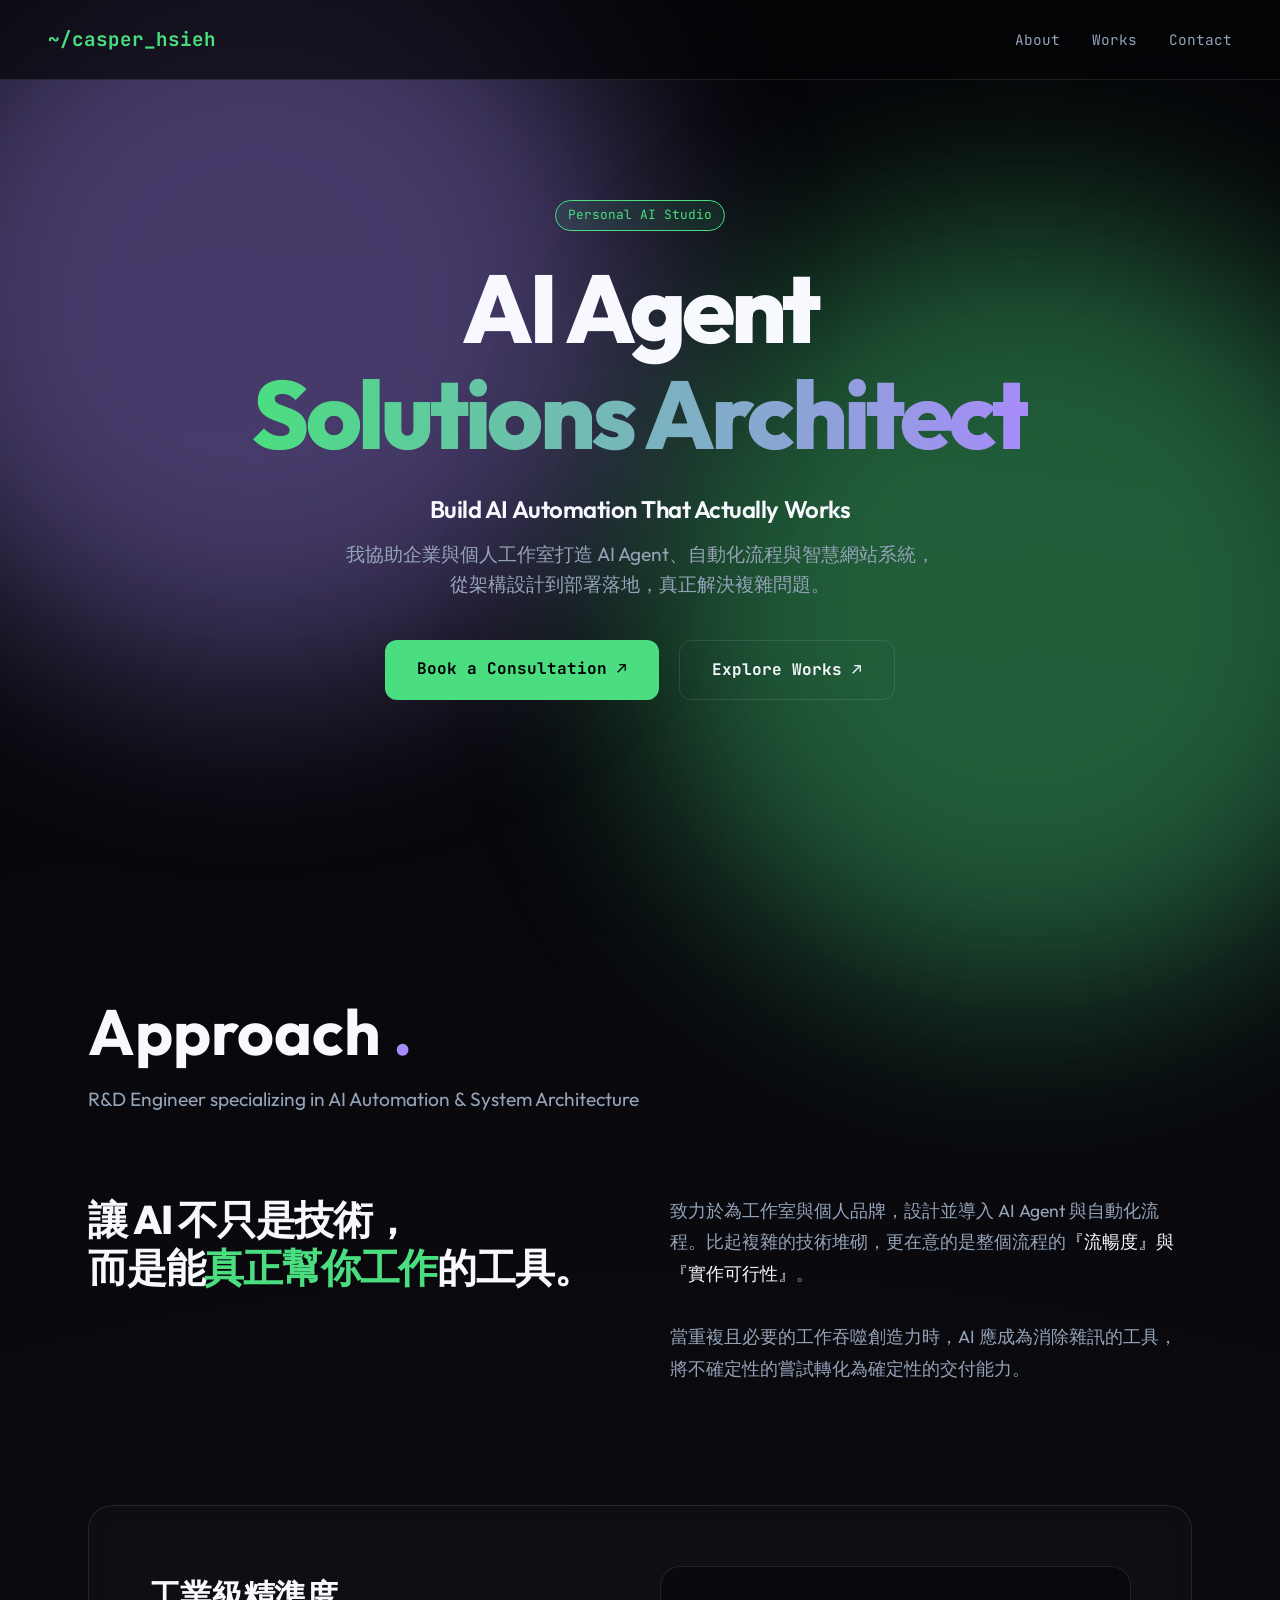
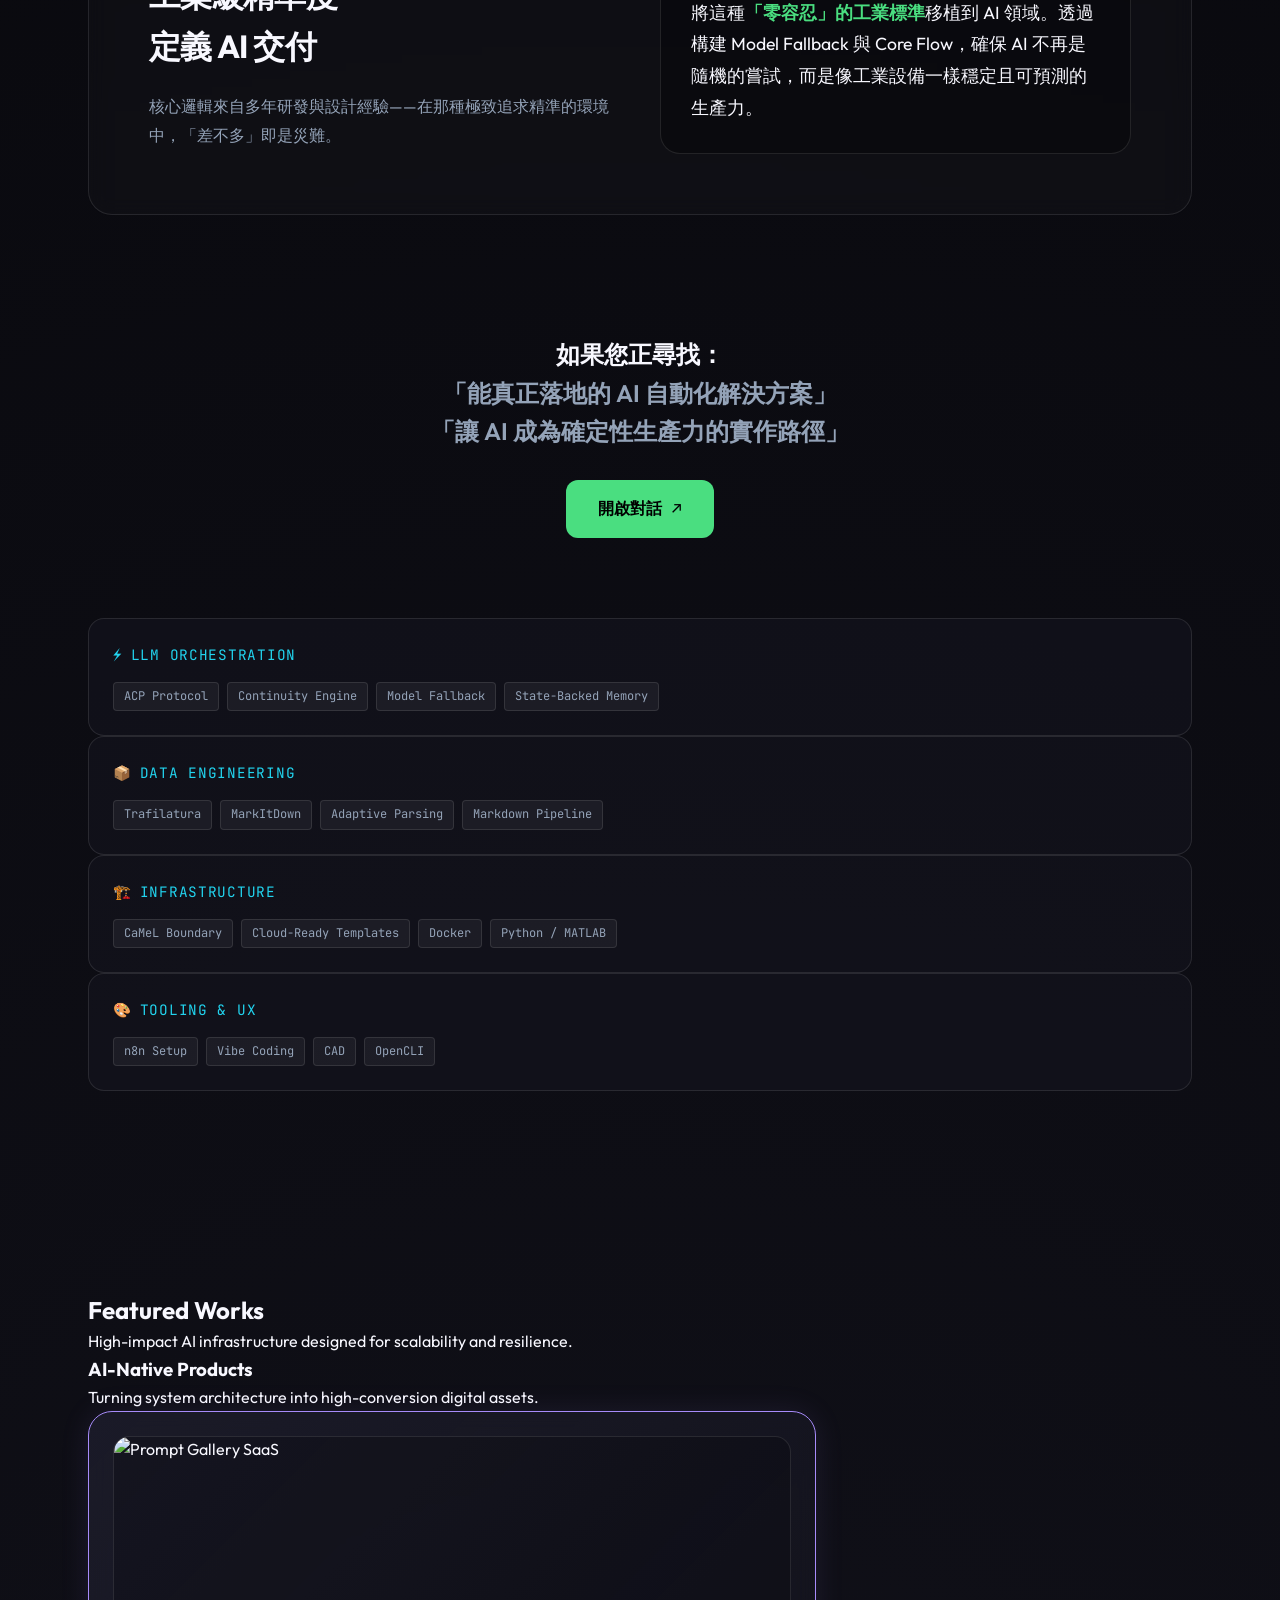
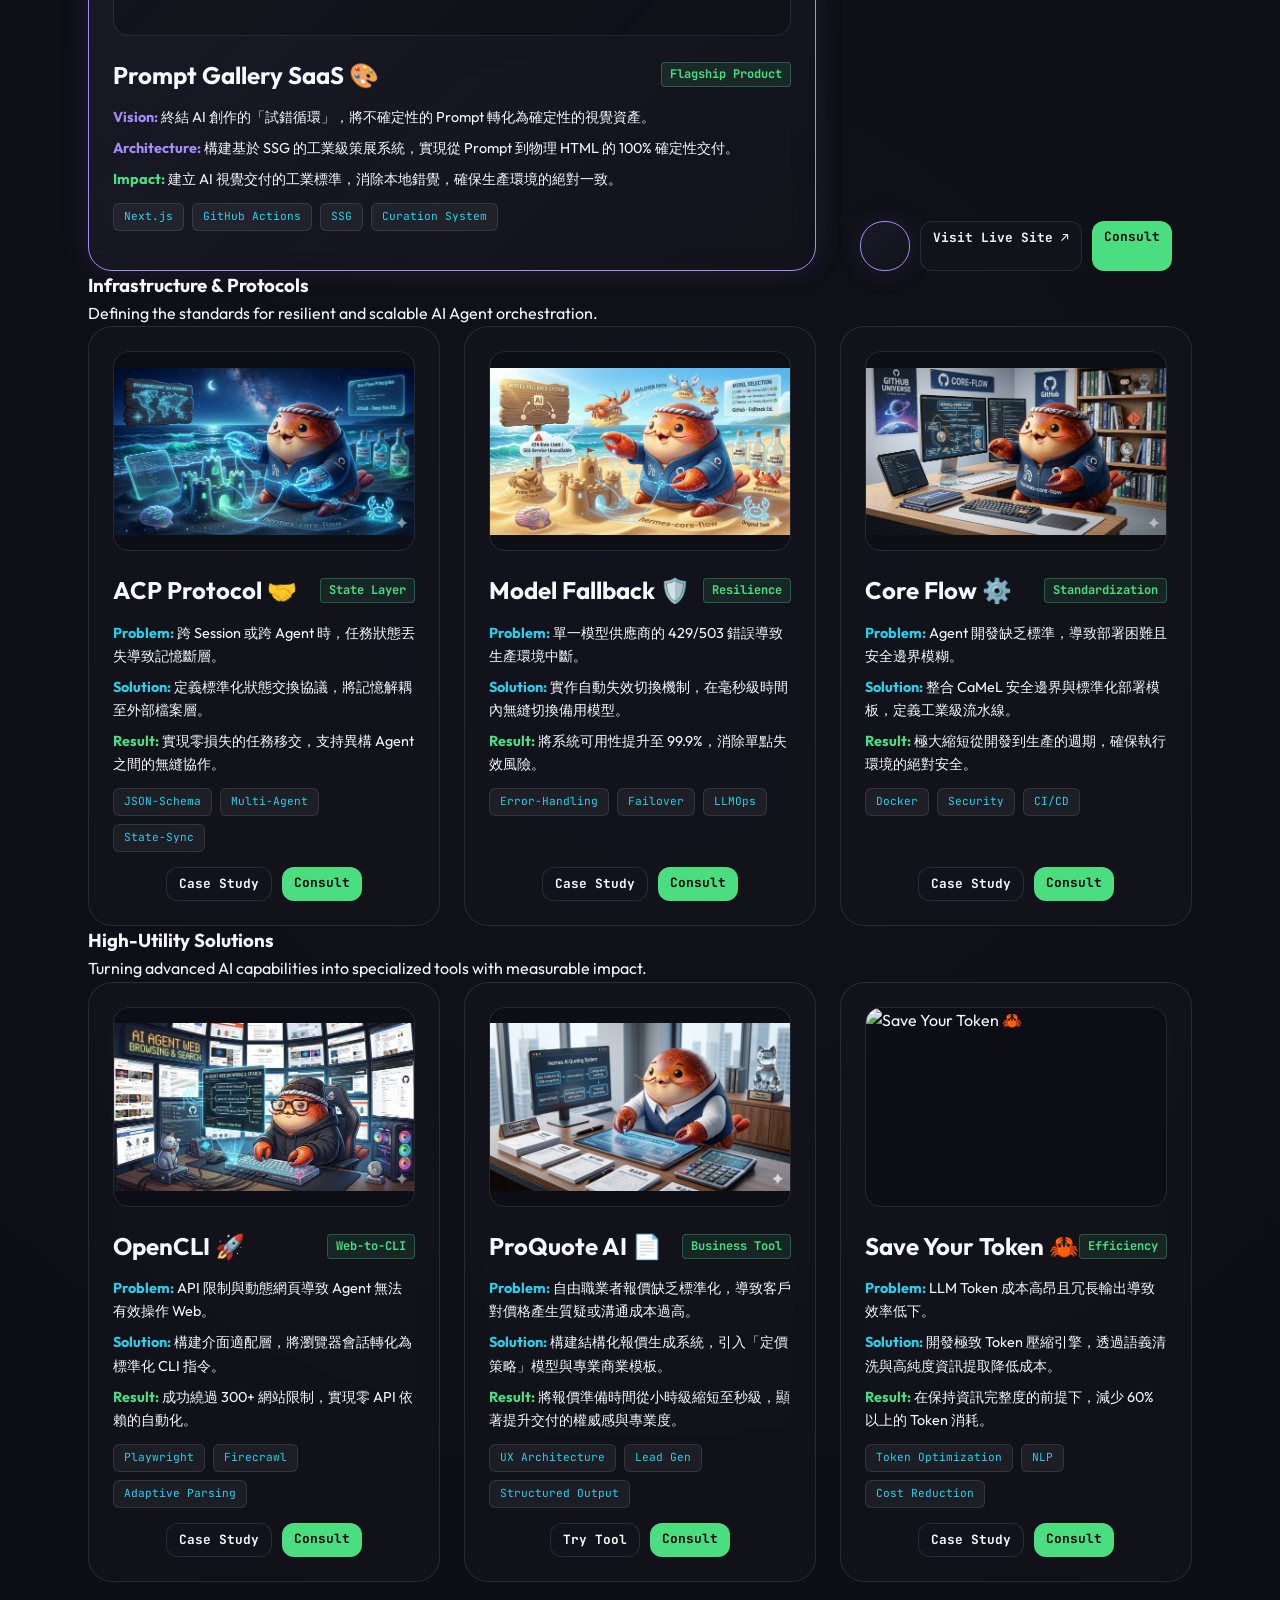
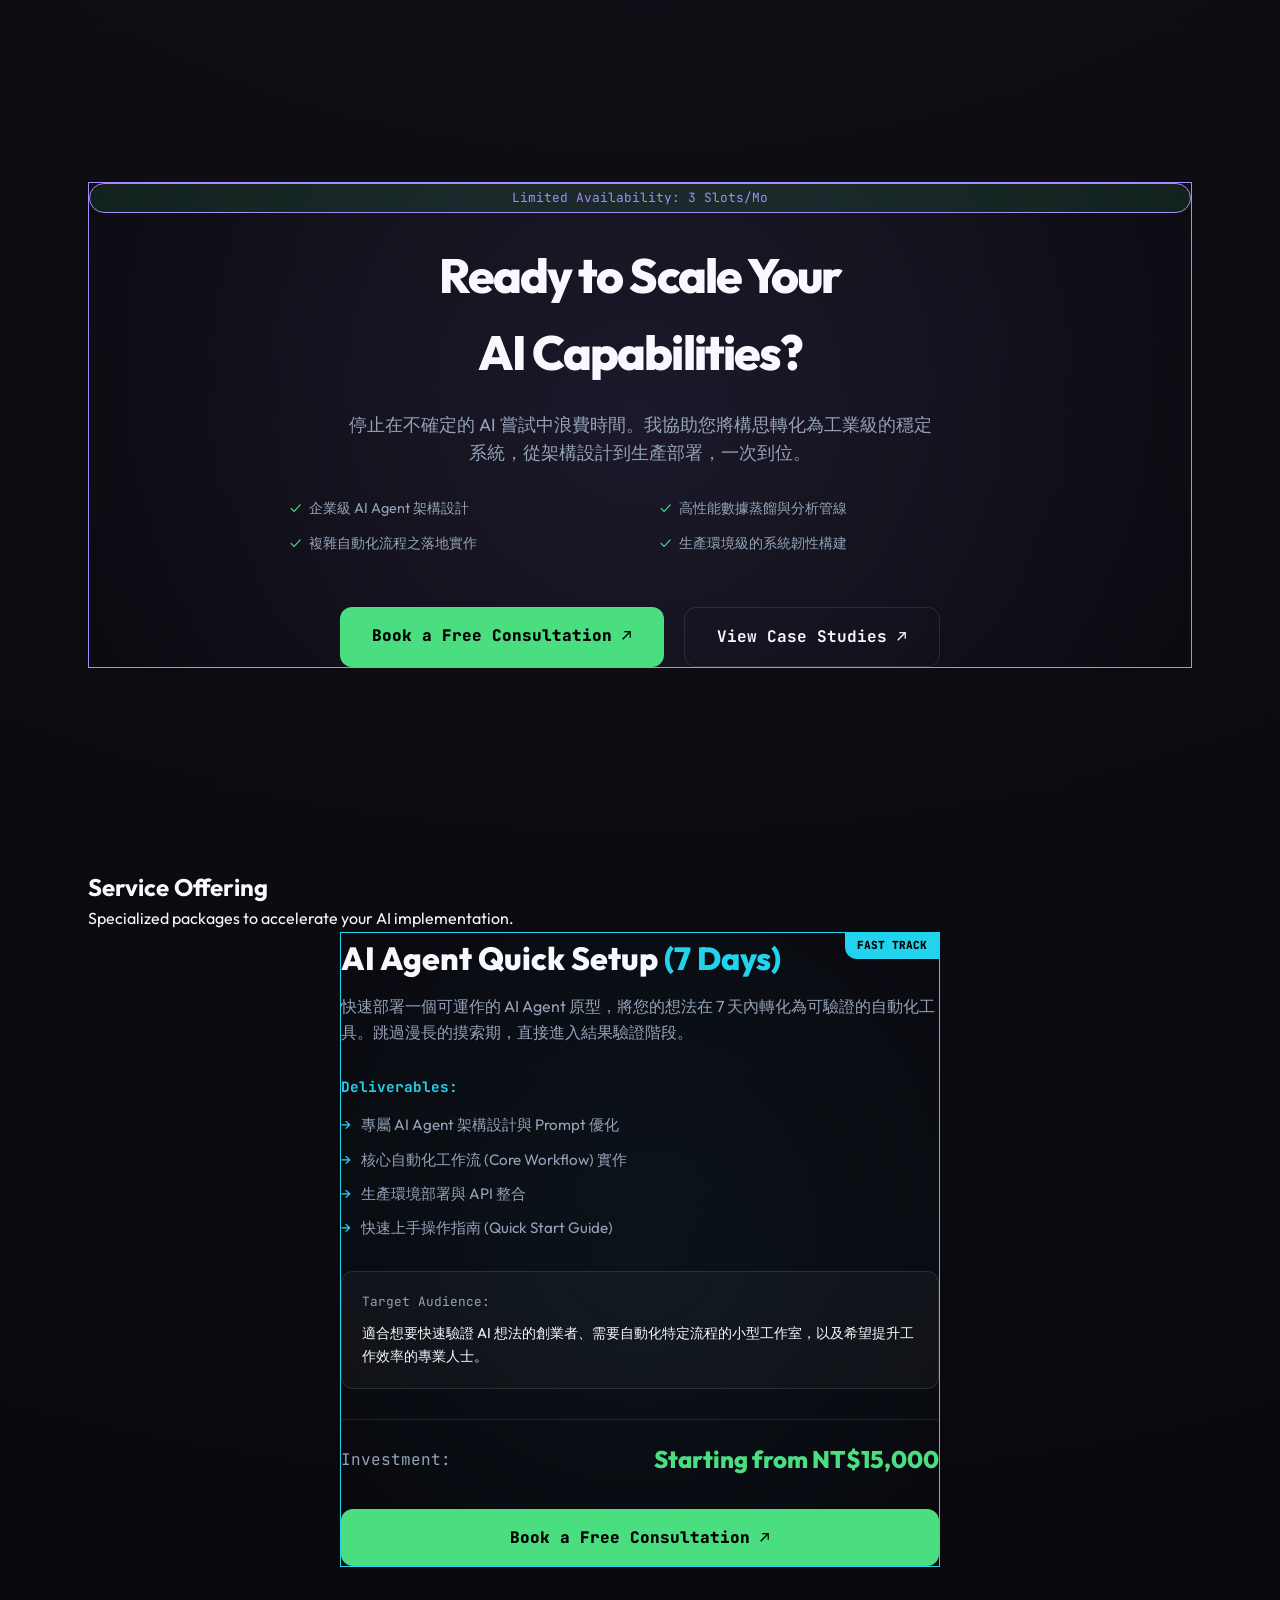
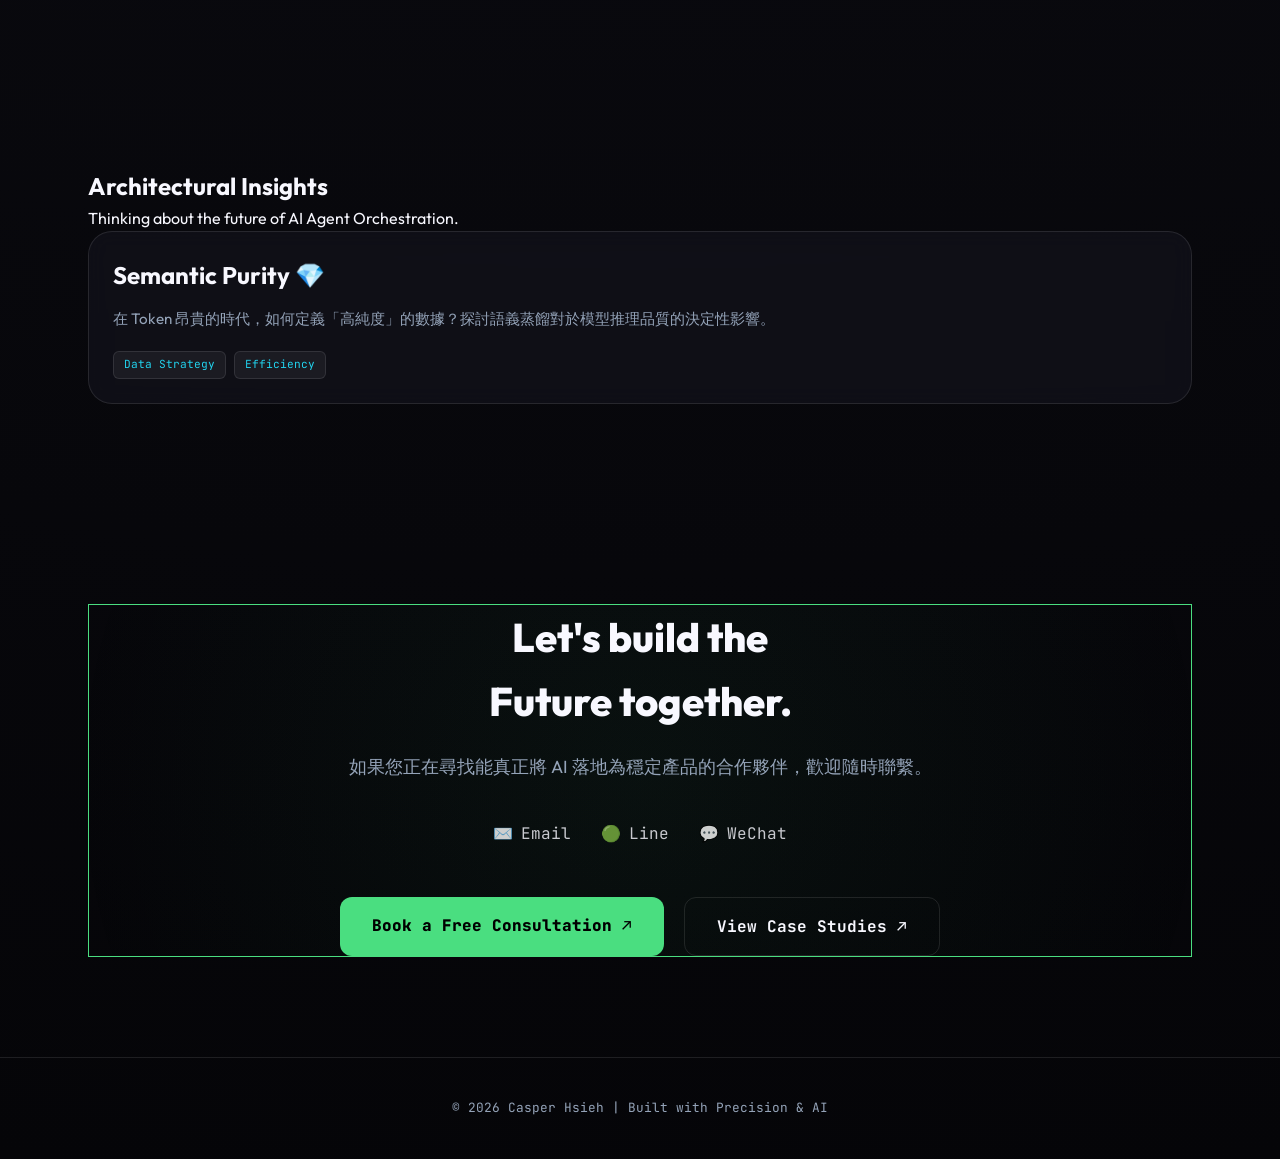
==== commit 94a35af4: "feat: integrate prompt gallery as flagship product with asymmetric layout" ====
--- a/index.html
+++ b/index.html
@@ -170,6 +170,18 @@
             display: flex;
             flex-direction: column;
         }
+        .project-card.featured-product {
+            grid-column: span 2;
+            border-color: var(--accent-purple);
+            background: linear-gradient(135deg, rgba(30, 30, 45, 0.8), rgba(20, 20, 30, 0.6));
+            box-shadow: 0 0 30px rgba(167, 139, 250, 0.1);
+        }
+        @media (max-width: 768px) {
+            .project-card.featured-product {
+                grid-column: span 1;
+            }
+        }
+
         .project-card:hover {
             transform: translateY(-10px);
             border-color: var(--accent-purple);
@@ -420,6 +432,30 @@
         <div class="section-header reveal">
             <h2>Featured Works</h2>
             <p>High-impact AI infrastructure designed for scalability and resilience.</p>
+        </div>
+
+        <!-- Value Layer 0: AI-Native Products (The Flagship) -->
+        <div class="value-section reveal value-layer-cap">
+            <div class="value-header cap">
+                <h3>AI-Native Products</h3>
+                <p>Turning system architecture into high-conversion digital assets.</p>
+            </div>
+            <div class="bento-grid">
+                <a href="https://cheerhuan.github.io/prompt-gallery-saas/" class="project-card reveal featured-product">
+                    <img src="https://cheerhuan.github.io/prompt-gallery-saas/images/uploads/img_1074cf679bc9.jpg" class="project-img" alt="Prompt Gallery SaaS">
+                    <div class="project-name">Prompt Gallery SaaS 🎨 <span class="project-impact">Flagship Product</span></div>
+                    <div style="margin-bottom: 15px; font-size: 0.9rem; line-height: 1.6;">
+                        <div style="margin-bottom: 8px;"><strong style="color: var(--accent-purple);">Vision:</strong> 終結 AI 創作的「試錯循環」，將不確定性的 Prompt 轉化為確定性的視覺資產。</div>
+                        <div style="margin-bottom: 8px;"><strong style="color: var(--accent-purple);">Architecture:</strong> 構建基於 SSG 的工業級策展系統，實現從 Prompt 到物理 HTML 的 100% 確定性交付。</div>
+                        <div style="margin-bottom: 12px;"><strong style="color: var(--accent-green);">Impact:</strong> 建立 AI 視覺交付的工業標準，消除本地錯覺，確保生產環境的絕對一致。</div>
+                        <div class="project-tags"><span class="tag">Next.js</span><span class="tag">GitHub Actions</span><span class="tag">SSG</span><span class="tag">Curation System</span></div>
+                    </div>
+                    <div style="display: flex; gap: 10px; margin-top: auto; justify-content: center;">
+                        <a href="https://cheerhuan.github.io/prompt-gallery-saas/" class="btn-contact" style="flex: 0 1 auto; text-align: center; font-size: 0.8rem; padding: 6px 12px; background: var(--card-bg); color: var(--text-main); border: 1px solid var(--border);">Visit Live Site ↗</a>
+                        <a href="mailto:cheerhuan@gmail.com" class="btn-contact" style="flex: 0 1 auto; text-align: center; font-size: 0.8rem; padding: 6px 12px; background: var(--accent-green); color: #000;">Consult</a>
+                    </div>
+                </a>
+            </div>
         </div>
 
         <!-- Value Layer 1: Infrastructure -->
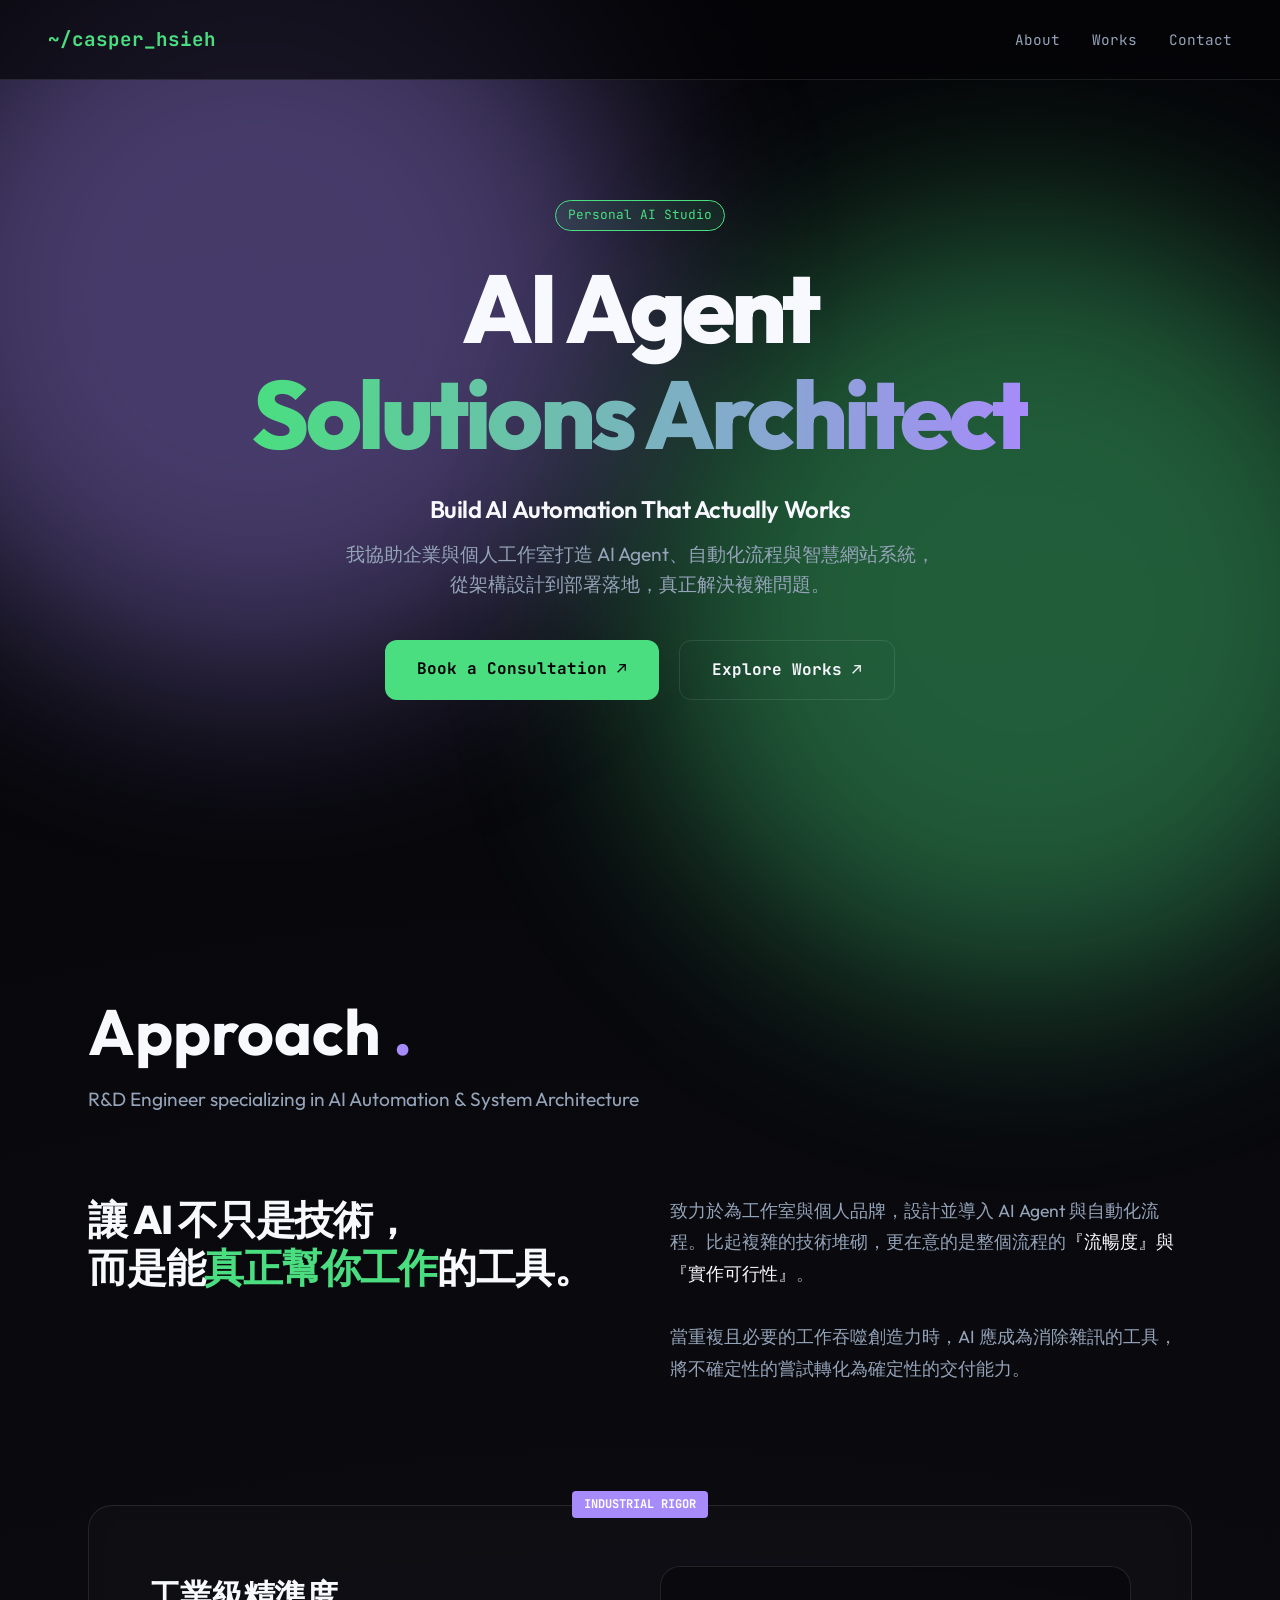
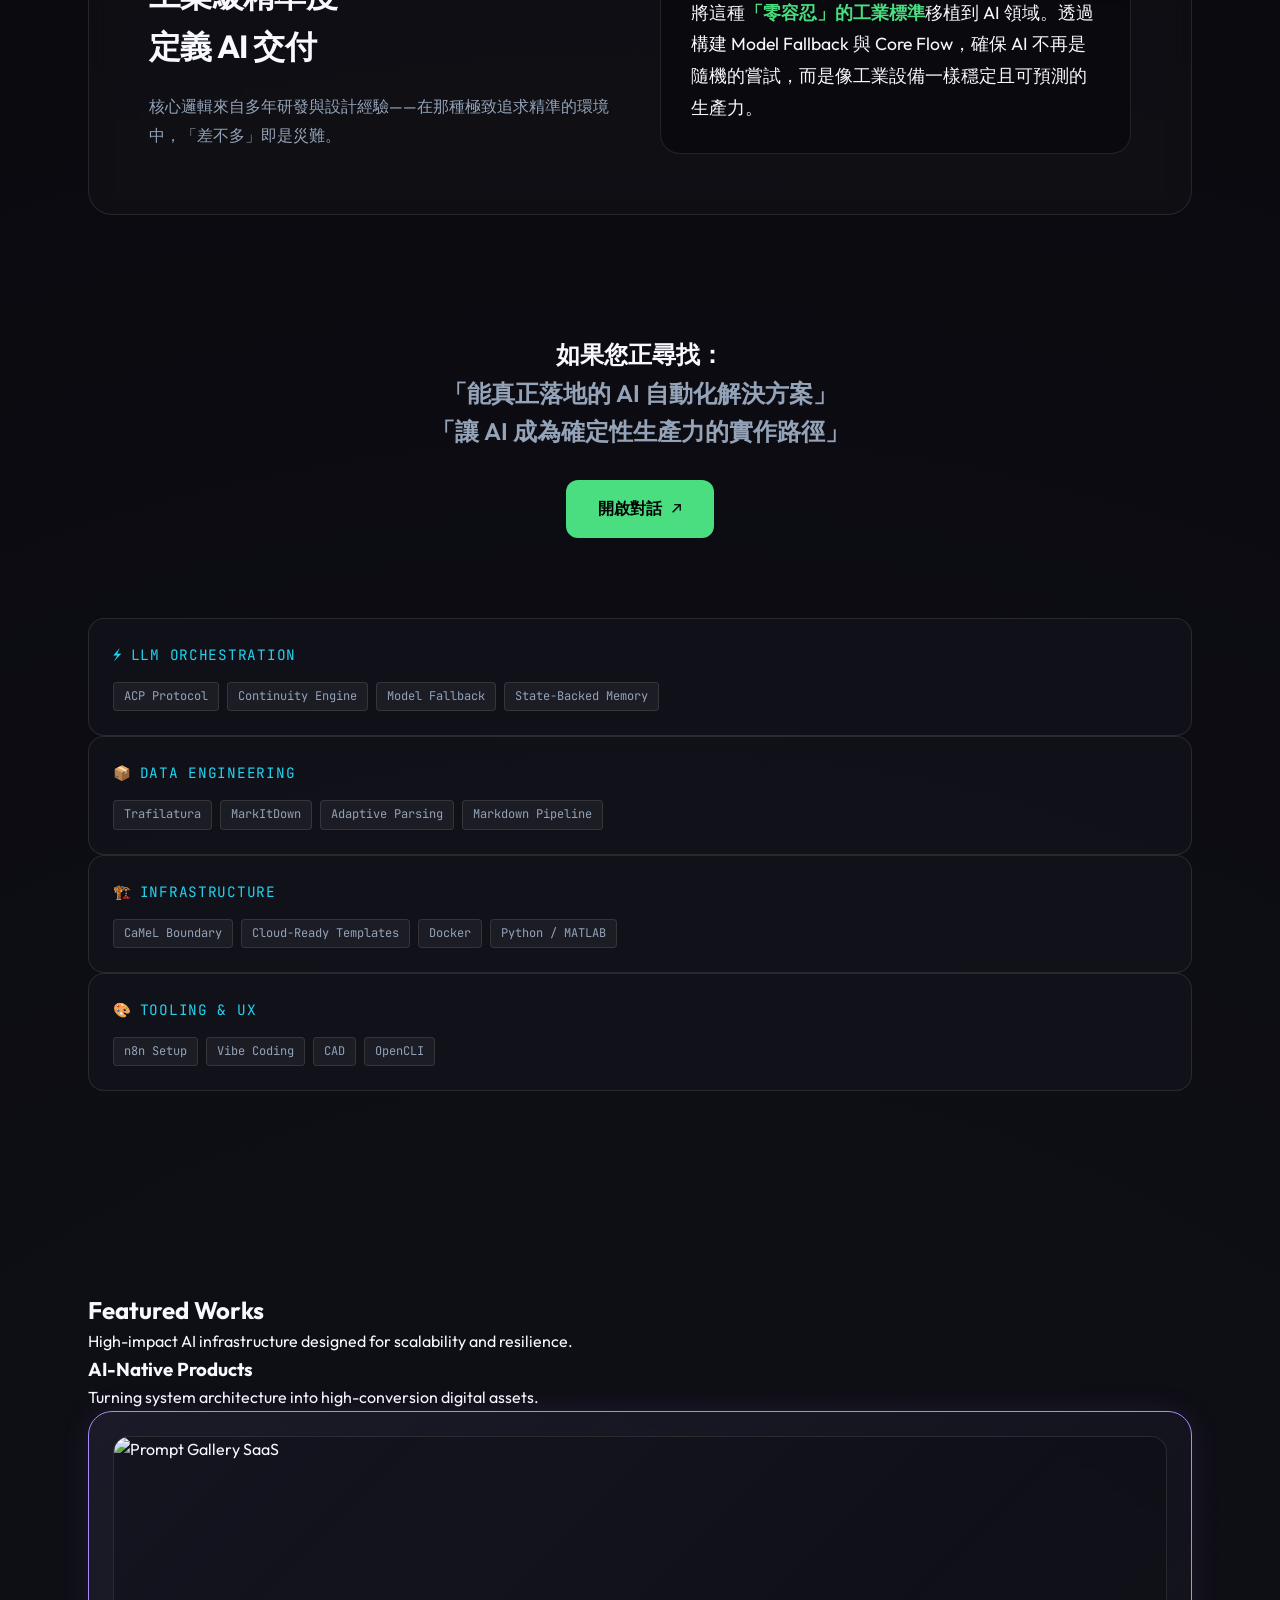
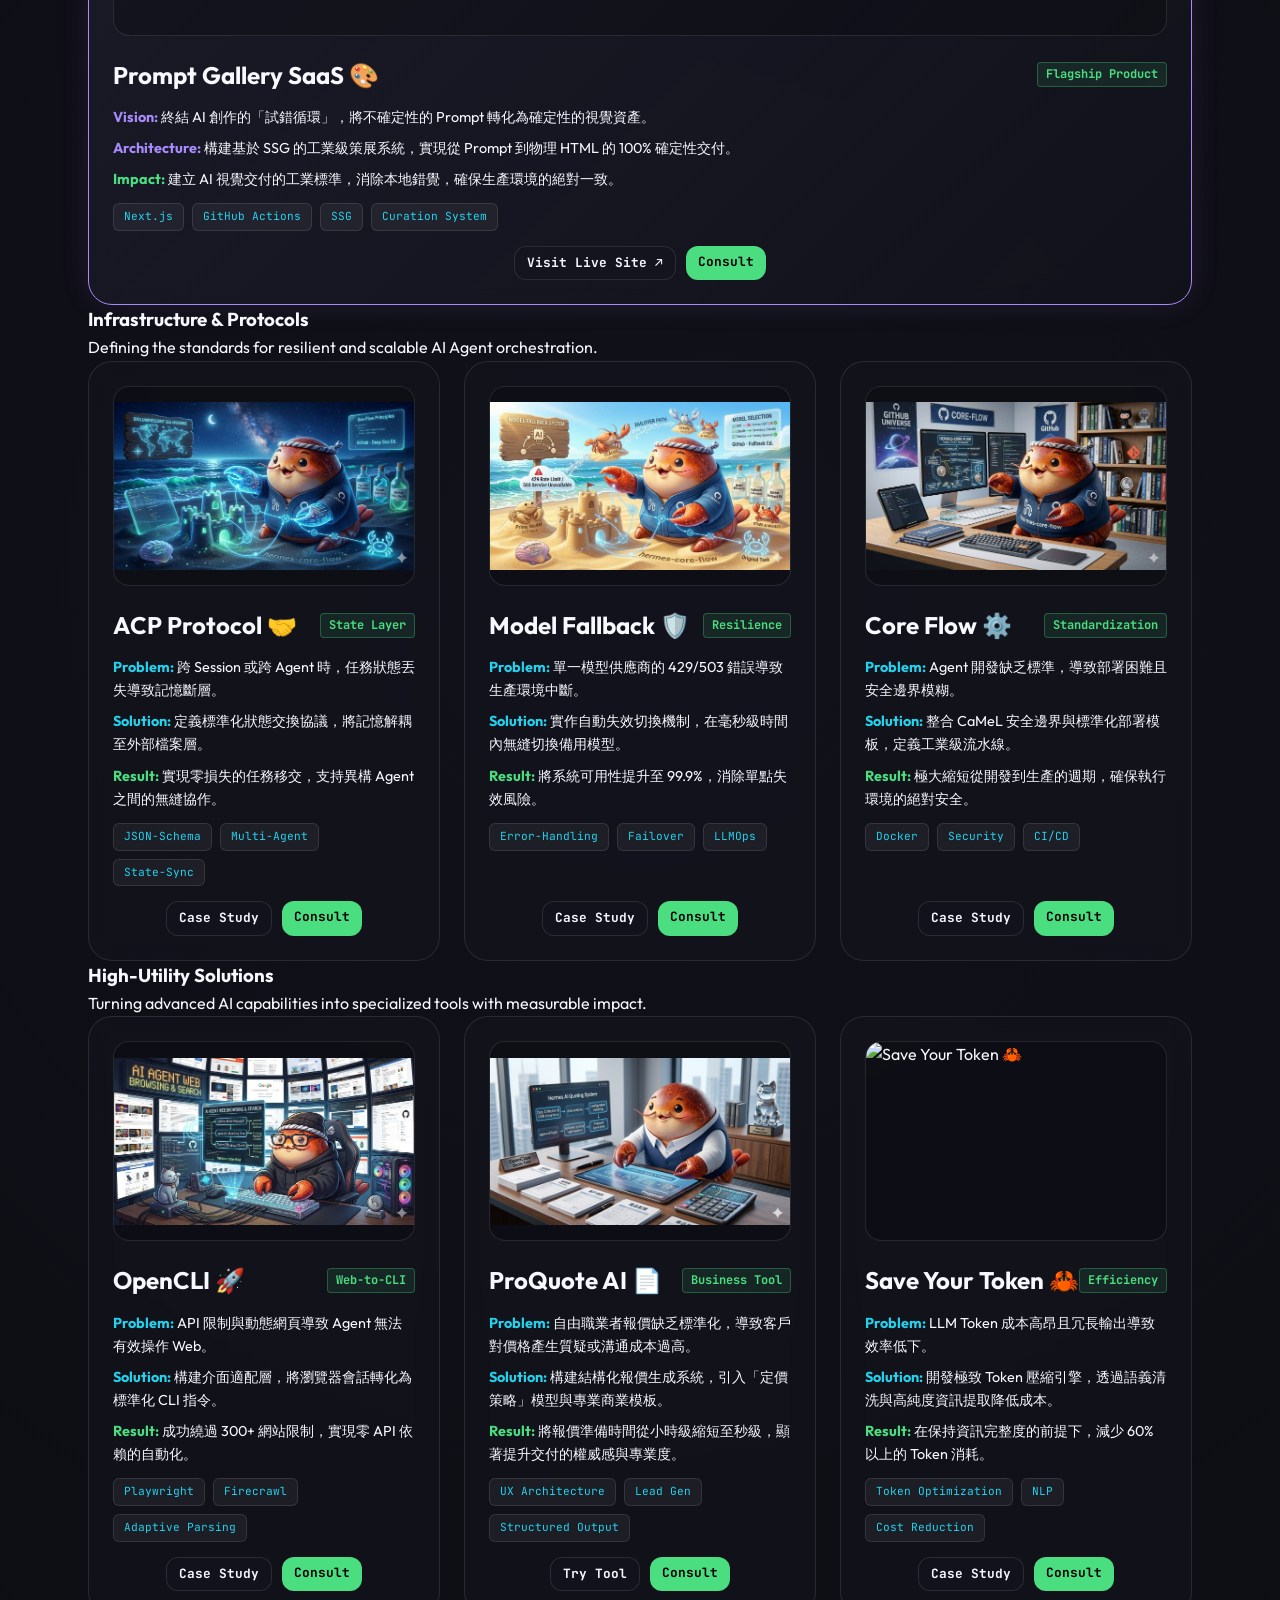
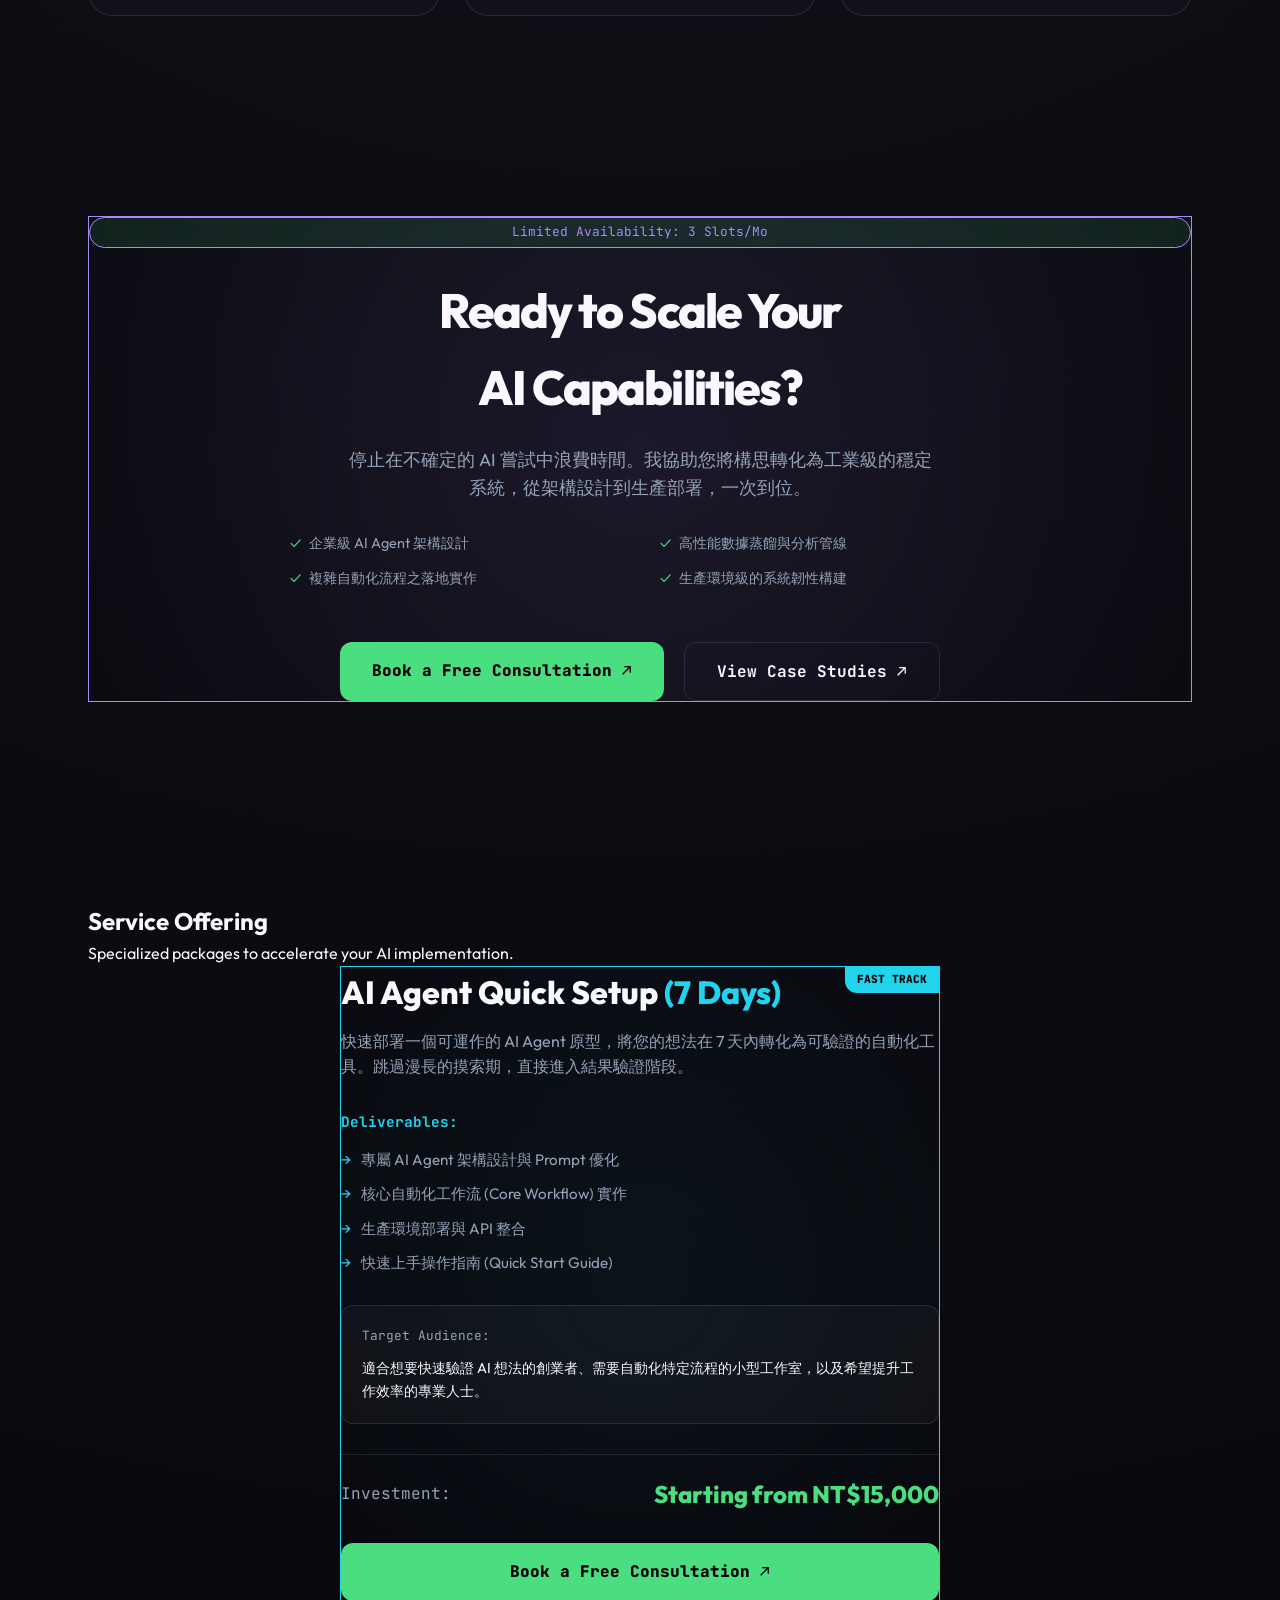
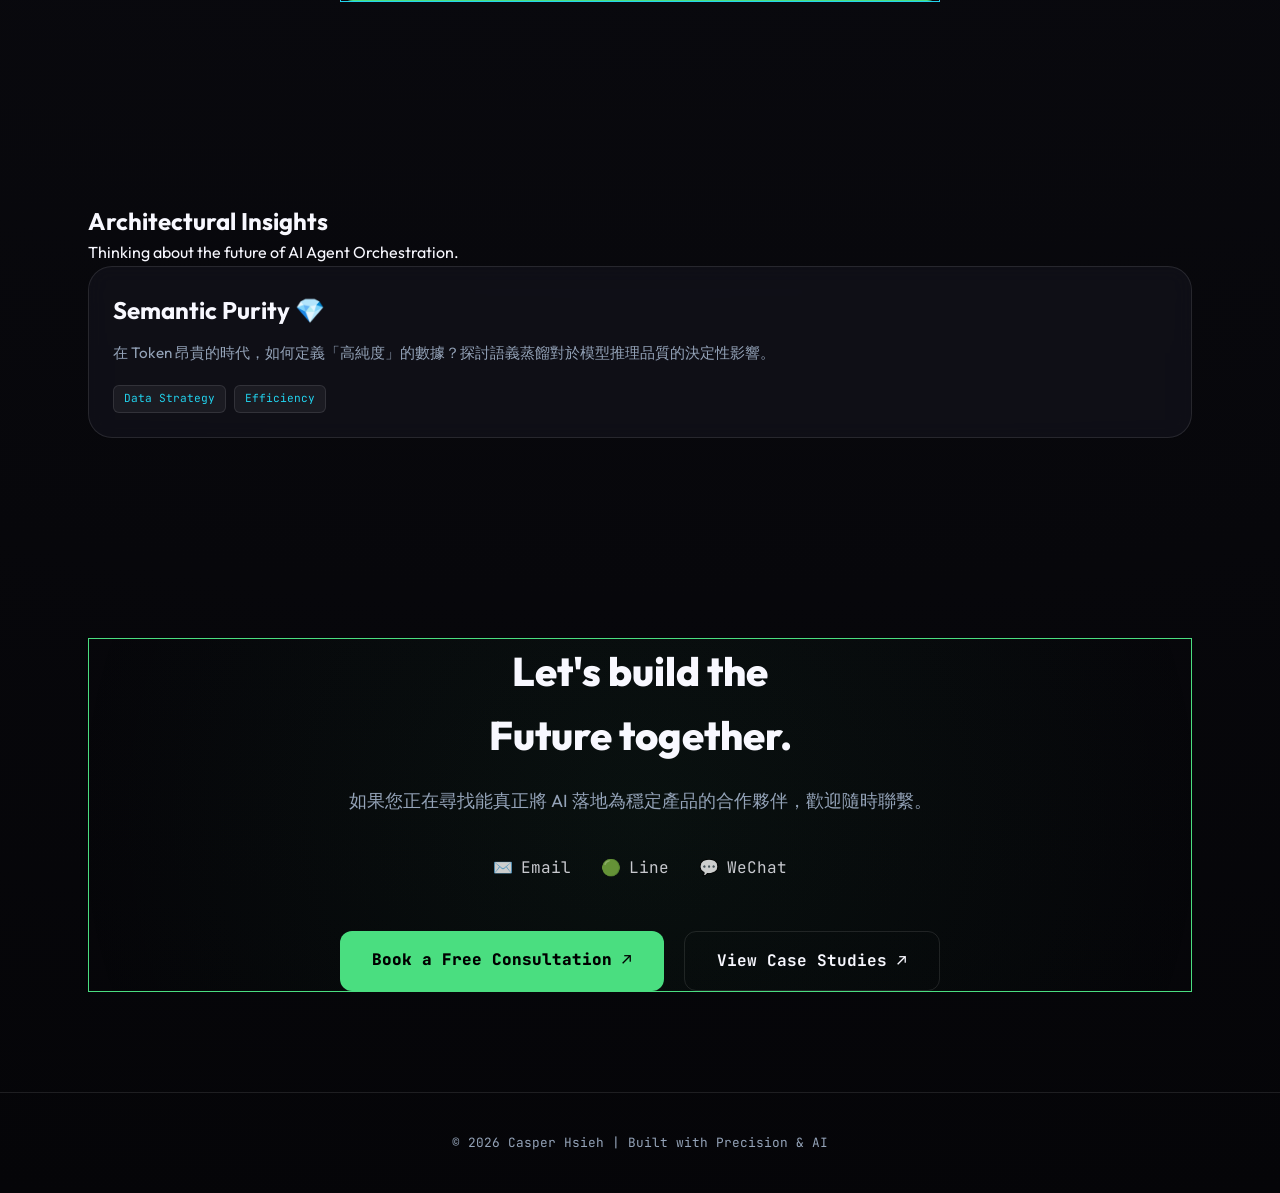
==== commit 0f6af840: "fix: change nested <a> to <div> for Prompt Gallery card to fix button layout" ====
--- a/index.html
+++ b/index.html
@@ -441,7 +441,7 @@
                 <p>Turning system architecture into high-conversion digital assets.</p>
             </div>
             <div class="bento-grid">
-                <a href="https://cheerhuan.github.io/prompt-gallery-saas/" class="project-card reveal featured-product">
+                <div class="project-card reveal featured-product">
                     <img src="https://cheerhuan.github.io/prompt-gallery-saas/images/uploads/img_1074cf679bc9.jpg" class="project-img" alt="Prompt Gallery SaaS">
                     <div class="project-name">Prompt Gallery SaaS 🎨 <span class="project-impact">Flagship Product</span></div>
                     <div style="margin-bottom: 15px; font-size: 0.9rem; line-height: 1.6;">
@@ -454,7 +454,7 @@
                         <a href="https://cheerhuan.github.io/prompt-gallery-saas/" class="btn-contact" style="flex: 0 1 auto; text-align: center; font-size: 0.8rem; padding: 6px 12px; background: var(--card-bg); color: var(--text-main); border: 1px solid var(--border);">Visit Live Site ↗</a>
                         <a href="mailto:cheerhuan@gmail.com" class="btn-contact" style="flex: 0 1 auto; text-align: center; font-size: 0.8rem; padding: 6px 12px; background: var(--accent-green); color: #000;">Consult</a>
                     </div>
-                </a>
+                </div>
             </div>
         </div>
 
